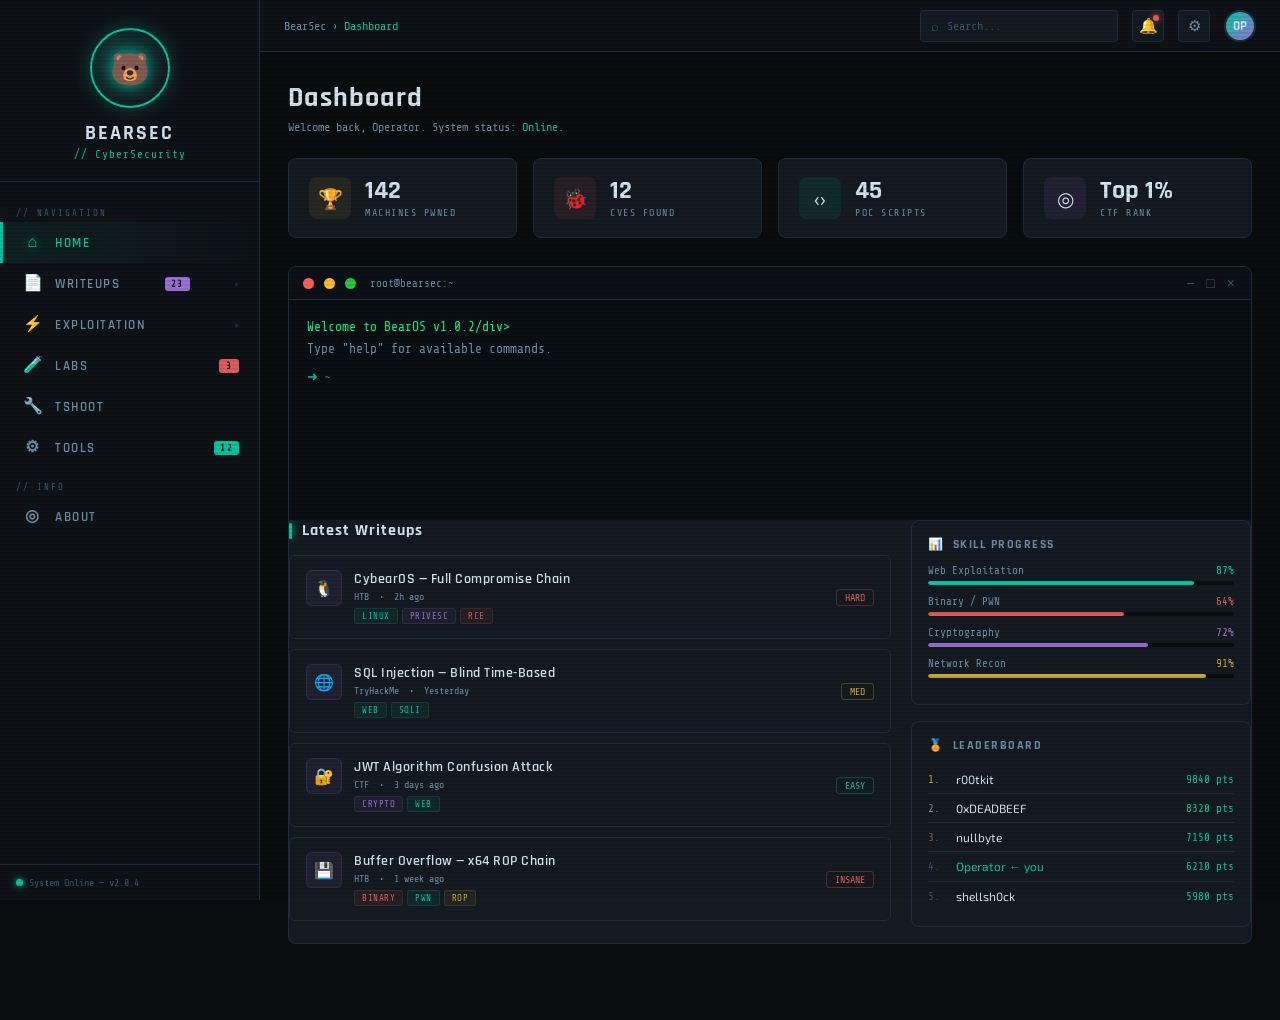
==== index.html @ dc90953a "Add files via upload" ====
<!DOCTYPE html>
<html lang="pt-BR">
<head>
<meta charset="UTF-8">
<meta name="viewport" content="width=device-width, initial-scale=1.0">
<title>BearSec — CyberSecurity</title>
<style>
  @import url('https://fonts.googleapis.com/css2?family=Share+Tech+Mono&family=Rajdhani:wght@400;500;600;700&family=Exo+2:wght@300;400;600;800&display=swap');

  :root {
    --bg-deep:    #0a0d0f;
    --bg-panel:   #0f1318;
    --bg-card:    #141a21;
    --bg-hover:   #1a2330;
    --border:     #1e2d3d;
    --border-lit: #2a4060;
    --accent:     #00c8a0;
    --accent2:    #7b5ea7;
    --accent3:    #e05c5c;
    --text-pri:   #d4e4f0;
    --text-sec:   #6a8fa8;
    --text-dim:   #3a5570;
    --green:      #00c8a0;
    --purple:     #9b6fd4;
    --red:        #e05c5c;
    --gold:       #c8a832;
    --terminal:   #00ff88;
    --font-mono:  'Share Tech Mono', monospace;
    --font-ui:    'Rajdhani', sans-serif;
    --font-body:  'Exo 2', sans-serif;
    --sidebar-w: 260px;
    --topbar-h:  52px;
  }

  *, *::before, *::after { box-sizing: border-box; margin: 0; padding: 0; }

  html { scroll-behavior: smooth; }

  body {
    background: var(--bg-deep);
    color: var(--text-pri);
    font-family: var(--font-body);
    display: flex;
    min-height: 100vh;
    overflow-x: hidden;
  }

  /* ─── SCANLINE overlay ─── */
  body::after {
    content: '';
    position: fixed; inset: 0;
    background: repeating-linear-gradient(
      0deg,
      transparent,
      transparent 2px,
      rgba(0,0,0,.07) 2px,
      rgba(0,0,0,.07) 4px
    );
    pointer-events: none;
    z-index: 9999;
  }

  /* ─── SIDEBAR ─── */
  #sidebar {
    width: var(--sidebar-w);
    min-height: 100vh;
    background: var(--bg-panel);
    border-right: 1px solid var(--border);
    display: flex;
    flex-direction: column;
    position: fixed;
    top: 0; left: 0; bottom: 0;
    z-index: 100;
    transition: transform .3s cubic-bezier(.4,0,.2,1);
  }

  .sidebar-logo {
    padding: 28px 20px 20px;
    display: flex;
    flex-direction: column;
    align-items: center;
    border-bottom: 1px solid var(--border);
  }

  .logo-ring {
    width: 80px; height: 80px;
    border-radius: 50%;
    border: 2px solid var(--accent);
    box-shadow: 0 0 18px rgba(0,200,160,.3), inset 0 0 18px rgba(0,200,160,.06);
    display: flex; align-items: center; justify-content: center;
    margin-bottom: 12px;
    position: relative;
    overflow: hidden;
    background: var(--bg-card);
  }

  .logo-ring::before {
    content: '';
    position: absolute; inset: 0;
    background: radial-gradient(circle at 40% 40%, rgba(0,200,160,.2), transparent 70%);
    animation: pulseGlow 3s ease-in-out infinite;
  }

  @keyframes pulseGlow {
    0%,100% { opacity: .5; }
    50% { opacity: 1; }
  }

  .logo-icon {
    font-size: 32px;
    z-index: 1;
    filter: drop-shadow(0 0 8px var(--accent));
  }

  .logo-title {
    font-family: var(--font-ui);
    font-size: 20px;
    font-weight: 700;
    letter-spacing: 2px;
    color: var(--text-pri);
    text-transform: uppercase;
  }

  .logo-sub {
    font-family: var(--font-mono);
    font-size: 11px;
    color: var(--accent);
    letter-spacing: 1px;
    margin-top: 2px;
  }

  /* ─── NAV ─── */
  nav { flex: 1; padding: 12px 0; }

  .nav-section {
    padding: 6px 16px 4px;
    font-family: var(--font-mono);
    font-size: 9px;
    color: var(--text-dim);
    letter-spacing: 2px;
    text-transform: uppercase;
    margin-top: 8px;
  }

  .nav-item {
    display: flex;
    align-items: center;
    gap: 12px;
    padding: 10px 20px;
    cursor: pointer;
    transition: all .2s;
    position: relative;
    border-left: 3px solid transparent;
    font-family: var(--font-ui);
    font-size: 13px;
    font-weight: 600;
    letter-spacing: 1.5px;
    text-transform: uppercase;
    color: var(--text-sec);
    user-select: none;
  }

  .nav-item:hover {
    background: var(--bg-hover);
    color: var(--text-pri);
    border-left-color: var(--border-lit);
  }

  .nav-item.active {
    background: linear-gradient(90deg, rgba(0,200,160,.08), transparent);
    color: var(--accent);
    border-left-color: var(--accent);
  }

  .nav-item.active .nav-icon { color: var(--accent); filter: drop-shadow(0 0 4px var(--accent)); }

  .nav-icon { font-size: 16px; width: 20px; text-align: center; flex-shrink: 0; }

  .nav-badge {
    margin-left: auto;
    background: var(--accent);
    color: var(--bg-deep);
    font-family: var(--font-mono);
    font-size: 9px;
    font-weight: 700;
    padding: 2px 6px;
    border-radius: 3px;
    min-width: 20px;
    text-align: center;
  }

  .nav-badge.red   { background: var(--red); }
  .nav-badge.purple{ background: var(--purple); }
  .nav-badge.gold  { background: var(--gold); }

  /* dropdown */
  .nav-item.has-drop .drop-arrow {
    margin-left: auto;
    font-size: 10px;
    transition: transform .25s;
    color: var(--text-dim);
  }
  .nav-item.has-drop.open .drop-arrow { transform: rotate(90deg); }

  .nav-dropdown {
    overflow: hidden;
    max-height: 0;
    transition: max-height .3s ease;
  }
  .nav-dropdown.open { max-height: 300px; }

  .nav-sub {
    display: flex; align-items: center; gap: 10px;
    padding: 8px 20px 8px 48px;
    cursor: pointer;
    color: var(--text-dim);
    font-family: var(--font-body);
    font-size: 12px;
    transition: color .2s, background .2s;
    border-left: 3px solid transparent;
  }
  .nav-sub:hover { color: var(--text-pri); background: var(--bg-hover); border-left-color: var(--border-lit); }
  .nav-sub::before { content: '›'; color: var(--accent2); font-size: 14px; }

  /* sidebar footer */
  .sidebar-footer {
    padding: 12px 16px;
    border-top: 1px solid var(--border);
    font-family: var(--font-mono);
    font-size: 10px;
    color: var(--text-dim);
  }

  .status-dot { display: inline-block; width: 7px; height: 7px; border-radius: 50%; background: var(--green); margin-right: 6px; box-shadow: 0 0 6px var(--green); animation: blink 2s ease infinite; }

  @keyframes blink { 0%,100%{opacity:1} 50%{opacity:.4} }

  /* ─── MAIN ─── */
  #main {
    margin-left: var(--sidebar-w);
    flex: 1;
    display: flex;
    flex-direction: column;
    min-height: 100vh;
  }

  /* ─── TOPBAR ─── */
  #topbar {
    height: var(--topbar-h);
    background: var(--bg-panel);
    border-bottom: 1px solid var(--border);
    display: flex;
    align-items: center;
    padding: 0 24px;
    gap: 16px;
    position: sticky;
    top: 0; z-index: 50;
  }

  #menu-toggle {
    display: none;
    background: none; border: none;
    color: var(--text-sec); font-size: 20px; cursor: pointer;
    padding: 4px;
  }

  .topbar-breadcrumb {
    font-family: var(--font-mono);
    font-size: 12px;
    color: var(--text-sec);
    display: flex; align-items: center; gap: 6px;
  }

  .topbar-breadcrumb span { color: var(--accent); }

  .topbar-right {
    margin-left: auto;
    display: flex; align-items: center; gap: 14px;
  }

  .topbar-search {
    display: flex; align-items: center;
    background: var(--bg-card);
    border: 1px solid var(--border);
    border-radius: 4px;
    padding: 0 10px;
    gap: 8px;
    transition: border-color .2s;
  }

  .topbar-search:focus-within { border-color: var(--accent); }

  .topbar-search input {
    background: none; border: none; outline: none;
    color: var(--text-pri);
    font-family: var(--font-mono); font-size: 12px;
    width: 160px; height: 30px;
  }

  .topbar-search input::placeholder { color: var(--text-dim); }

  .search-icon { color: var(--text-dim); font-size: 13px; }

  .topbar-btn {
    width: 32px; height: 32px;
    border-radius: 4px;
    border: 1px solid var(--border);
    background: var(--bg-card);
    color: var(--text-sec);
    cursor: pointer;
    display: flex; align-items: center; justify-content: center;
    font-size: 15px;
    transition: all .2s;
    position: relative;
  }

  .topbar-btn:hover { border-color: var(--accent); color: var(--accent); }

  .notif-dot {
    position: absolute; top: 4px; right: 4px;
    width: 6px; height: 6px; border-radius: 50%;
    background: var(--red);
    box-shadow: 0 0 6px var(--red);
  }

  .topbar-avatar {
    width: 32px; height: 32px; border-radius: 50%;
    background: linear-gradient(135deg, var(--accent), var(--purple));
    display: flex; align-items: center; justify-content: center;
    font-size: 13px; font-weight: 700; cursor: pointer;
    font-family: var(--font-ui);
    border: 2px solid var(--border);
    transition: border-color .2s;
  }

  .topbar-avatar:hover { border-color: var(--accent); }

  /* ─── CONTENT ─── */
  #content { padding: 28px 28px 48px; flex: 1; }

  /* ─── PAGE SECTIONS ─── */
  .page-section { display: none; }
  .page-section.active { display: block; }

  /* ─── PAGE HEADER ─── */
  .page-header { margin-bottom: 24px; }

  .page-title {
    font-family: var(--font-ui);
    font-size: 28px;
    font-weight: 700;
    color: var(--text-pri);
    letter-spacing: 1px;
  }

  .page-sub {
    font-family: var(--font-mono);
    font-size: 12px;
    color: var(--text-sec);
    margin-top: 4px;
  }

  /* ─── STAT CARDS ─── */
  .stats-row {
    display: grid;
    grid-template-columns: repeat(4, 1fr);
    gap: 16px;
    margin-bottom: 28px;
  }

  .stat-card {
    background: var(--bg-card);
    border: 1px solid var(--border);
    border-radius: 8px;
    padding: 18px 20px;
    display: flex; align-items: center; gap: 14px;
    transition: border-color .25s, transform .2s;
    cursor: default;
    position: relative;
    overflow: hidden;
  }

  .stat-card::before {
    content: '';
    position: absolute; top: 0; left: 0; right: 0; height: 2px;
    background: var(--card-color, var(--accent));
    opacity: 0;
    transition: opacity .25s;
  }

  .stat-card:hover { border-color: var(--card-color, var(--accent)); transform: translateY(-2px); }
  .stat-card:hover::before { opacity: 1; }

  .stat-icon {
    width: 42px; height: 42px; border-radius: 8px;
    background: rgba(0,200,160,.08);
    display: flex; align-items: center; justify-content: center;
    font-size: 20px;
    flex-shrink: 0;
  }

  .stat-info { flex: 1; }

  .stat-num {
    font-family: var(--font-ui);
    font-size: 26px;
    font-weight: 700;
    color: var(--text-pri);
    line-height: 1;
  }

  .stat-label {
    font-family: var(--font-mono);
    font-size: 10px;
    color: var(--text-sec);
    letter-spacing: 1.5px;
    text-transform: uppercase;
    margin-top: 3px;
  }

  /* ─── TERMINAL ─── */
  .terminal-card {
    background: var(--bg-card);
    border: 1px solid var(--border);
    border-radius: 8px;
    overflow: hidden;
    margin-bottom: 28px;
  }

  .terminal-bar {
    background: #0d1117;
    padding: 8px 14px;
    display: flex; align-items: center; gap: 10px;
    border-bottom: 1px solid var(--border);
  }

  .t-dot { width: 11px; height: 11px; border-radius: 50%; }
  .t-dot.red   { background: #ff5f56; }
  .t-dot.yellow{ background: #ffbd2e; }
  .t-dot.green { background: #27c93f; }

  .t-title {
    font-family: var(--font-mono);
    font-size: 11px;
    color: var(--text-sec);
    margin-left: 4px;
  }

  .t-controls { margin-left: auto; display: flex; gap: 8px; }
  .t-btn { background: none; border: none; color: var(--text-dim); cursor: pointer; font-size: 14px; padding: 0 2px; transition: color .2s; }
  .t-btn:hover { color: var(--text-pri); }

  .terminal-body {
    background: #0a0f14;
    padding: 16px 18px;
    font-family: var(--font-mono);
    font-size: 13px;
    min-height: 220px;
    position: relative;
  }

  .t-line { color: var(--terminal); line-height: 1.7; }
  .t-line.dim { color: var(--text-sec); }
  .t-line.err { color: var(--red); }
  .t-line.warn { color: var(--gold); }

  .t-prompt { display: flex; align-items: center; gap: 6px; margin-top: 6px; }
  .t-arrow { color: var(--accent); }

  #term-input {
    background: none; border: none; outline: none;
    color: var(--terminal);
    font-family: var(--font-mono); font-size: 13px;
    caret-color: var(--terminal);
    flex: 1;
    width: calc(100% - 30px);
  }

  /* ─── GRID LAYOUT ─── */
  .two-col { display: grid; grid-template-columns: 1fr 340px; gap: 20px; }

  /* ─── WRITEUP CARDS ─── */
  .section-title {
    font-family: var(--font-ui);
    font-size: 16px;
    font-weight: 700;
    color: var(--text-pri);
    letter-spacing: 1px;
    margin-bottom: 14px;
    display: flex; align-items: center; gap: 10px;
  }

  .section-title::before {
    content: '';
    display: block; width: 3px; height: 16px;
    background: var(--accent);
    border-radius: 2px;
    box-shadow: 0 0 8px var(--accent);
  }

  .writeup-list { display: flex; flex-direction: column; gap: 10px; }

  .writeup-card {
    background: var(--bg-card);
    border: 1px solid var(--border);
    border-radius: 6px;
    padding: 14px 16px;
    cursor: pointer;
    transition: all .2s;
    display: flex; align-items: flex-start; gap: 12px;
  }

  .writeup-card:hover { border-color: var(--border-lit); background: var(--bg-hover); transform: translateX(3px); }

  .writeup-icon {
    width: 36px; height: 36px; border-radius: 6px;
    background: rgba(123,94,167,.12);
    display: flex; align-items: center; justify-content: center;
    font-size: 16px; flex-shrink: 0;
    border: 1px solid rgba(123,94,167,.2);
  }

  .writeup-info { flex: 1; min-width: 0; }

  .writeup-title {
    font-family: var(--font-ui);
    font-size: 14px; font-weight: 600;
    color: var(--text-pri);
    letter-spacing: .5px;
  }

  .writeup-meta {
    font-family: var(--font-mono);
    font-size: 10px; color: var(--text-sec);
    margin-top: 3px; display: flex; gap: 10px;
  }

  .writeup-tags { display: flex; gap: 4px; margin-top: 6px; flex-wrap: wrap; }

  .tag {
    font-family: var(--font-mono); font-size: 9px;
    padding: 2px 7px; border-radius: 3px;
    background: rgba(0,200,160,.08);
    color: var(--accent);
    border: 1px solid rgba(0,200,160,.15);
    text-transform: uppercase; letter-spacing: .5px;
  }
  .tag.red { background: rgba(224,92,92,.08); color: var(--red); border-color: rgba(224,92,92,.15); }
  .tag.purple { background: rgba(155,111,212,.08); color: var(--purple); border-color: rgba(155,111,212,.15); }
  .tag.gold { background: rgba(200,168,50,.08); color: var(--gold); border-color: rgba(200,168,50,.15); }

  .writeup-diff {
    font-family: var(--font-mono); font-size: 10px;
    padding: 2px 8px; border-radius: 3px;
    border: 1px solid;
    flex-shrink: 0; align-self: center;
  }
  .diff-easy { color: var(--green); border-color: rgba(0,200,160,.3); }
  .diff-med   { color: var(--gold); border-color: rgba(200,168,50,.3); }
  .diff-hard  { color: var(--red); border-color: rgba(224,92,92,.3); }

  /* ─── SIDEBAR WIDGETS ─── */
  .widget {
    background: var(--bg-card);
    border: 1px solid var(--border);
    border-radius: 8px;
    padding: 16px;
    margin-bottom: 16px;
  }

  .widget-title {
    font-family: var(--font-ui); font-size: 12px; font-weight: 700;
    letter-spacing: 1.5px; text-transform: uppercase;
    color: var(--text-sec); margin-bottom: 12px;
    display: flex; align-items: center; gap: 8px;
  }

  .widget-title-icon { color: var(--accent); }

  .progress-item { margin-bottom: 10px; }

  .prog-header { display: flex; justify-content: space-between; font-family: var(--font-mono); font-size: 11px; color: var(--text-sec); margin-bottom: 4px; }
  .prog-bar { height: 4px; background: var(--bg-deep); border-radius: 2px; overflow: hidden; }
  .prog-fill { height: 100%; border-radius: 2px; transition: width .8s ease; }

  .leaderboard-item {
    display: flex; align-items: center; gap: 10px;
    padding: 7px 0;
    border-bottom: 1px solid var(--border);
    font-family: var(--font-body); font-size: 12px;
  }

  .leaderboard-item:last-child { border-bottom: none; }

  .rank { font-family: var(--font-mono); font-size: 11px; color: var(--text-dim); width: 18px; }
  .rank.gold-r { color: var(--gold); }
  .rank.silver { color: #888; }
  .rank.bronze { color: #a0622a; }

  .lb-name { flex: 1; color: var(--text-pri); }
  .lb-pts { font-family: var(--font-mono); font-size: 11px; color: var(--accent); }

  /* ─── GENERIC CONTENT PAGES ─── */
  .placeholder-msg {
    display: flex; flex-direction: column;
    align-items: center; justify-content: center;
    min-height: 300px;
    border: 1px dashed var(--border-lit);
    border-radius: 8px;
    color: var(--text-dim);
    font-family: var(--font-mono); font-size: 13px;
    text-align: center; gap: 12px;
  }

  .placeholder-msg .big-icon { font-size: 42px; opacity: .4; }

  .tool-grid { display: grid; grid-template-columns: repeat(auto-fill, minmax(200px, 1fr)); gap: 14px; }

  .tool-card {
    background: var(--bg-card); border: 1px solid var(--border);
    border-radius: 8px; padding: 16px;
    cursor: pointer; transition: all .2s;
    text-align: center;
  }

  .tool-card:hover { border-color: var(--accent); transform: translateY(-2px); }
  .tool-card .t-icon { font-size: 28px; margin-bottom: 8px; }
  .tool-card .t-name { font-family: var(--font-ui); font-size: 13px; font-weight: 600; color: var(--text-pri); }
  .tool-card .t-desc { font-size: 11px; color: var(--text-sec); margin-top: 4px; }

  .lab-grid { display: grid; grid-template-columns: repeat(auto-fill, minmax(260px, 1fr)); gap: 16px; }

  .lab-card {
    background: var(--bg-card); border: 1px solid var(--border);
    border-radius: 8px; overflow: hidden;
    cursor: pointer; transition: all .25s;
  }

  .lab-card:hover { border-color: var(--border-lit); transform: translateY(-3px); box-shadow: 0 8px 24px rgba(0,0,0,.4); }

  .lab-header { height: 80px; display: flex; align-items: center; justify-content: center; font-size: 32px; position: relative; }
  .lab-header::after { content: ''; position: absolute; inset: 0; background: linear-gradient(180deg, transparent 40%, var(--bg-card)); }

  .lab-body { padding: 14px; }
  .lab-name { font-family: var(--font-ui); font-size: 15px; font-weight: 600; color: var(--text-pri); }
  .lab-meta { font-family: var(--font-mono); font-size: 10px; color: var(--text-sec); margin-top: 4px; }
  .lab-footer { display: flex; justify-content: space-between; align-items: center; margin-top: 10px; }

  /* ─── NOTIFICATION PANEL ─── */
  #notif-panel {
    position: fixed; top: var(--topbar-h); right: 0;
    width: 300px; background: var(--bg-panel);
    border-left: 1px solid var(--border); border-bottom: 1px solid var(--border);
    border-radius: 0 0 0 8px;
    z-index: 200; padding: 14px;
    transform: translateX(110%);
    transition: transform .3s ease;
    box-shadow: -4px 4px 20px rgba(0,0,0,.5);
  }

  #notif-panel.open { transform: translateX(0); }

  .notif-header { font-family: var(--font-ui); font-size: 13px; font-weight: 700; letter-spacing: 1px; color: var(--text-pri); margin-bottom: 10px; text-transform: uppercase; }

  .notif-item { display: flex; gap: 10px; padding: 8px 0; border-bottom: 1px solid var(--border); }
  .notif-item:last-child { border-bottom: none; }
  .notif-dot2 { width: 8px; height: 8px; border-radius: 50%; flex-shrink: 0; margin-top: 4px; }
  .notif-text { font-size: 12px; color: var(--text-sec); line-height: 1.5; }
  .notif-text b { color: var(--text-pri); }
  .notif-time { font-family: var(--font-mono); font-size: 10px; color: var(--text-dim); margin-top: 2px; }

  /* ─── MOBILE ─── */
  #sidebar-overlay {
    display: none;
    position: fixed; inset: 0;
    background: rgba(0,0,0,.7);
    z-index: 99;
  }

  @media (max-width: 900px) {
    #sidebar { transform: translateX(-100%); }
    #sidebar.open { transform: translateX(0); }
    #sidebar-overlay.open { display: block; }
    #main { margin-left: 0; }
    #menu-toggle { display: flex; }
    .stats-row { grid-template-columns: repeat(2, 1fr); }
    .two-col { grid-template-columns: 1fr; }
  }

  @media (max-width: 560px) {
    .stats-row { grid-template-columns: 1fr; }
    #content { padding: 16px; }
  }
</style>
</head>
<body>

<!-- Sidebar Overlay (mobile) -->
<div id="sidebar-overlay" onclick="closeSidebar()"></div>

<!-- ───────────────── SIDEBAR ───────────────── -->
<aside id="sidebar">
  <div class="sidebar-logo">
    <div class="logo-ring"><span class="logo-icon">🐻</span></div>
    <div class="logo-title">BearSec</div>
    <div class="logo-sub">// CyberSecurity</div>
  </div>

  <nav>
    <div class="nav-section">// Navigation</div>

    <div class="nav-item active" data-page="home">
      <span class="nav-icon">⌂</span> Home
    </div>

    <div class="nav-item has-drop" data-page="writeups" onclick="toggleDrop(this)">
      <span class="nav-icon">📄</span> Writeups
      <span class="nav-badge purple">23</span>
      <span class="drop-arrow">›</span>
    </div>
    <div class="nav-dropdown">
      <div class="nav-sub" onclick="navTo('writeups')">All Writeups</div>
      <div class="nav-sub" onclick="navTo('writeups')">HTB</div>
      <div class="nav-sub" onclick="navTo('writeups')">TryHackMe</div>
      <div class="nav-sub" onclick="navTo('writeups')">CTF Archive</div>
    </div>

    <div class="nav-item has-drop" data-page="exploitation" onclick="toggleDrop(this)">
      <span class="nav-icon">⚡</span> Exploitation
      <span class="drop-arrow">›</span>
    </div>
    <div class="nav-dropdown">
      <div class="nav-sub" onclick="navTo('exploitation')">Web Exploits</div>
      <div class="nav-sub" onclick="navTo('exploitation')">Binary Exploitation</div>
      <div class="nav-sub" onclick="navTo('exploitation')">Privilege Escalation</div>
      <div class="nav-sub" onclick="navTo('exploitation')">Reverse Engineering</div>
    </div>

    <div class="nav-item" data-page="labs" onclick="navTo('labs')">
      <span class="nav-icon">🧪</span> Labs
      <span class="nav-badge red">3</span>
    </div>

    <div class="nav-item" data-page="tshoot" onclick="navTo('tshoot')">
      <span class="nav-icon">🔧</span> TShoot
    </div>

    <div class="nav-item" data-page="tools" onclick="navTo('tools')">
      <span class="nav-icon">⚙</span> Tools
      <span class="nav-badge">12</span>
    </div>

    <div class="nav-section">// Info</div>

    <div class="nav-item" data-page="about" onclick="navTo('about')">
      <span class="nav-icon">◎</span> About
    </div>
  </nav>

  <div class="sidebar-footer">
    <span class="status-dot"></span>System Online — v2.0.4
  </div>
</aside>

<!-- ───────────────── MAIN ───────────────── -->
<div id="main">

  <!-- Topbar -->
  <header id="topbar">
    <button id="menu-toggle" onclick="toggleSidebar()">☰</button>
    <div class="topbar-breadcrumb" id="breadcrumb">
      BearSec <span>›</span> <span id="bc-page">Dashboard</span>
    </div>
    <div class="topbar-right">
      <div class="topbar-search">
        <span class="search-icon">⌕</span>
        <input type="text" placeholder="Search...">
      </div>
      <button class="topbar-btn" onclick="toggleNotif()" title="Notifications">
        🔔<span class="notif-dot"></span>
      </button>
      <button class="topbar-btn" title="Settings">⚙</button>
      <div class="topbar-avatar" title="Operator">OP</div>
    </div>
  </header>

  <!-- Notification Panel -->
  <div id="notif-panel">
    <div class="notif-header">🔔 Notifications</div>
    <div class="notif-item">
      <div class="notif-dot2" style="background:var(--red)"></div>
      <div>
        <div class="notif-text"><b>New CVE</b> detected — CVE-2024-12345 critical</div>
        <div class="notif-time">2 min ago</div>
      </div>
    </div>
    <div class="notif-item">
      <div class="notif-dot2" style="background:var(--green)"></div>
      <div>
        <div class="notif-text"><b>Lab completed</b> — CybearOS pwned!</div>
        <div class="notif-time">1h ago</div>
      </div>
    </div>
    <div class="notif-item">
      <div class="notif-dot2" style="background:var(--purple)"></div>
      <div>
        <div class="notif-text"><b>New writeup</b> published by r00tkit</div>
        <div class="notif-time">3h ago</div>
      </div>
    </div>
  </div>

  <!-- Content -->
  <main id="content">

    <!-- ── HOME ── -->
    <section id="page-home" class="page-section active">
      <div class="page-header">
        <div class="page-title">Dashboard</div>
        <div class="page-sub">Welcome back, Operator. System status: <span style="color:var(--green)">Online.</span></div>
      </div>

      <div class="stats-row">
        <div class="stat-card" style="--card-color:var(--gold)">
          <div class="stat-icon" style="background:rgba(200,168,50,.1)">🏆</div>
          <div class="stat-info">
            <div class="stat-num">142</div>
            <div class="stat-label">Machines Pwned</div>
          </div>
        </div>
        <div class="stat-card" style="--card-color:var(--red)">
          <div class="stat-icon" style="background:rgba(224,92,92,.1)">🐞</div>
          <div class="stat-info">
            <div class="stat-num">12</div>
            <div class="stat-label">CVEs Found</div>
          </div>
        </div>
        <div class="stat-card" style="--card-color:var(--accent)">
          <div class="stat-icon" style="background:rgba(0,200,160,.1)">‹›</div>
          <div class="stat-info">
            <div class="stat-num">45</div>
            <div class="stat-label">PoC Scripts</div>
          </div>
        </div>
        <div class="stat-card" style="--card-color:var(--purple)">
          <div class="stat-icon" style="background:rgba(155,111,212,.1)">◎</div>
          <div class="stat-info">
            <div class="stat-num">Top 1%</div>
            <div class="stat-label">CTF Rank</div>
          </div>
        </div>
      </div>

      <!-- Interactive Challenge -->
      <div class="terminal-card" style="margin-bottom:28px">
        <div class="terminal-bar">
          <div class="t-dot red"></div>
          <div class="t-dot yellow"></div>
          <div class="t-dot green"></div>
          <span class="t-title">root@bearsec:~</span>
          <div class="t-controls">
            <button class="t-btn" title="Minimize">−</button>
            <button class="t-btn" title="Maximize">□</button>
            <button class="t-btn" title="Close">×</button>
          </div>
        </div>
        <div class="terminal-body" id="term-body">
          <div class="t-line">Welcome to BearOS v1.0.2/div>
          <div class="t-line dim">Type "help" for available commands.</div>
          <div id="term-output"></div>
          <div class="t-prompt">
            <span class="t-arrow">➜</span>
            <input type="text" id="term-input" placeholder="~ " autocomplete="off" spellcheck="false">
          </div>
        </div>
      </div>

      <!-- Latest Writeups + Widgets -->
      <div class="two-col">
        <div>
          <div class="section-title">Latest Writeups</div>
          <div class="writeup-list">
            <div class="writeup-card">
              <div class="writeup-icon">🐧</div>
              <div class="writeup-info">
                <div class="writeup-title">CybearOS — Full Compromise Chain</div>
                <div class="writeup-meta"><span>HTB</span><span>•</span><span>2h ago</span></div>
                <div class="writeup-tags"><span class="tag">linux</span><span class="tag purple">privesc</span><span class="tag red">RCE</span></div>
              </div>
              <div class="writeup-diff diff-hard">HARD</div>
            </div>
            <div class="writeup-card">
              <div class="writeup-icon">🌐</div>
              <div class="writeup-info">
                <div class="writeup-title">SQL Injection — Blind Time-Based</div>
                <div class="writeup-meta"><span>TryHackMe</span><span>•</span><span>Yesterday</span></div>
                <div class="writeup-tags"><span class="tag">web</span><span class="tag">sqli</span></div>
              </div>
              <div class="writeup-diff diff-med">MED</div>
            </div>
            <div class="writeup-card">
              <div class="writeup-icon">🔐</div>
              <div class="writeup-info">
                <div class="writeup-title">JWT Algorithm Confusion Attack</div>
                <div class="writeup-meta"><span>CTF</span><span>•</span><span>3 days ago</span></div>
                <div class="writeup-tags"><span class="tag purple">crypto</span><span class="tag">web</span></div>
              </div>
              <div class="writeup-diff diff-easy">EASY</div>
            </div>
            <div class="writeup-card">
              <div class="writeup-icon">💾</div>
              <div class="writeup-info">
                <div class="writeup-title">Buffer Overflow — x64 ROP Chain</div>
                <div class="writeup-meta"><span>HTB</span><span>•</span><span>1 week ago</span></div>
                <div class="writeup-tags"><span class="tag red">binary</span><span class="tag">pwn</span><span class="tag gold">rop</span></div>
              </div>
              <div class="writeup-diff diff-hard">INSANE</div>
            </div>
          </div>
        </div>

        <div>
          <!-- Progress Widget -->
          <div class="widget">
            <div class="widget-title"><span class="widget-title-icon">📊</span> Skill Progress</div>
            <div class="progress-item">
              <div class="prog-header"><span>Web Exploitation</span><span style="color:var(--accent)">87%</span></div>
              <div class="prog-bar"><div class="prog-fill" style="width:87%;background:var(--accent)"></div></div>
            </div>
            <div class="progress-item">
              <div class="prog-header"><span>Binary / PWN</span><span style="color:var(--red)">64%</span></div>
              <div class="prog-bar"><div class="prog-fill" style="width:64%;background:var(--red)"></div></div>
            </div>
            <div class="progress-item">
              <div class="prog-header"><span>Cryptography</span><span style="color:var(--purple)">72%</span></div>
              <div class="prog-bar"><div class="prog-fill" style="width:72%;background:var(--purple)"></div></div>
            </div>
            <div class="progress-item">
              <div class="prog-header"><span>Network Recon</span><span style="color:var(--gold)">91%</span></div>
              <div class="prog-bar"><div class="prog-fill" style="width:91%;background:var(--gold)"></div></div>
            </div>
          </div>
          <!-- Leaderboard -->
          <div class="widget">
            <div class="widget-title"><span class="widget-title-icon">🏅</span> Leaderboard</div>
            <div class="leaderboard-item"><span class="rank gold-r">1.</span><span class="lb-name">r00tkit</span><span class="lb-pts">9840 pts</span></div>
            <div class="leaderboard-item"><span class="rank silver">2.</span><span class="lb-name">0xDEADBEEF</span><span class="lb-pts">8320 pts</span></div>
            <div class="leaderboard-item"><span class="rank bronze">3.</span><span class="lb-name">nullbyte</span><span class="lb-pts">7150 pts</span></div>
            <div class="leaderboard-item"><span class="rank">4.</span><span class="lb-name" style="color:var(--accent)">Operator ← you</span><span class="lb-pts">6210 pts</span></div>
            <div class="leaderboard-item"><span class="rank">5.</span><span class="lb-name">shellsh0ck</span><span class="lb-pts">5980 pts</span></div>
          </div>
        </div>
      </div>
    </section>

    <!-- ── WRITEUPS ── -->
    <section id="page-writeups" class="page-section">
      <div class="page-header">
        <div class="page-title">Writeups</div>
        <div class="page-sub">Documented exploits, CTF solutions & vulnerability analyses.</div>
      </div>
      <div class="writeup-list">
        <div class="writeup-card"><div class="writeup-icon">🐧</div><div class="writeup-info"><div class="writeup-title">CybearOS — Full Compromise Chain</div><div class="writeup-meta"><span>HTB</span><span>•</span><span>2h ago</span></div><div class="writeup-tags"><span class="tag">linux</span><span class="tag purple">privesc</span><span class="tag red">RCE</span></div></div><div class="writeup-diff diff-hard">HARD</div></div>
        <div class="writeup-card"><div class="writeup-icon">🌐</div><div class="writeup-info"><div class="writeup-title">SQL Injection — Blind Time-Based</div><div class="writeup-meta"><span>TryHackMe</span><span>•</span><span>Yesterday</span></div><div class="writeup-tags"><span class="tag">web</span><span class="tag">sqli</span></div></div><div class="writeup-diff diff-med">MED</div></div>
        <div class="writeup-card"><div class="writeup-icon">🔐</div><div class="writeup-info"><div class="writeup-title">JWT Algorithm Confusion Attack</div><div class="writeup-meta"><span>CTF</span><span>•</span><span>3 days ago</span></div><div class="writeup-tags"><span class="tag purple">crypto</span><span class="tag">web</span></div></div><div class="writeup-diff diff-easy">EASY</div></div>
        <div class="writeup-card"><div class="writeup-icon">💾</div><div class="writeup-info"><div class="writeup-title">Buffer Overflow — x64 ROP Chain</div><div class="writeup-meta"><span>HTB</span><span>•</span><span>1 week ago</span></div><div class="writeup-tags"><span class="tag red">binary</span><span class="tag">pwn</span><span class="tag gold">rop</span></div></div><div class="writeup-diff diff-hard">INSANE</div></div>
        <div class="writeup-card"><div class="writeup-icon">🔍</div><div class="writeup-info"><div class="writeup-title">SSRF to Internal Cloud Metadata</div><div class="writeup-meta"><span>BugBounty</span><span>•</span><span>2 weeks ago</span></div><div class="writeup-tags"><span class="tag">web</span><span class="tag red">ssrf</span><span class="tag">cloud</span></div></div><div class="writeup-diff diff-med">MED</div></div>
        <div class="writeup-card"><div class="writeup-icon">⚙</div><div class="writeup-info"><div class="writeup-title">Kernel Exploit — CVE-2024-1234</div><div class="writeup-meta"><span>Research</span><span>•</span><span>1 month ago</span></div><div class="writeup-tags"><span class="tag red">kernel</span><span class="tag">lpe</span><span class="tag gold">0day</span></div></div><div class="writeup-diff diff-hard">INSANE</div></div>
      </div>
    </section>

    <!-- ── EXPLOITATION ── -->
    <section id="page-exploitation" class="page-section">
      <div class="page-header">
        <div class="page-title">Exploitation</div>
        <div class="page-sub">Techniques, tools and educational resources on offensive security.</div>
      </div>
      <div class="tool-grid">
        <div class="tool-card"><div class="t-icon">🌐</div><div class="t-name">Web Exploits</div><div class="t-desc">XSS, SQLi, SSRF, RCE</div></div>
        <div class="tool-card"><div class="t-icon">💾</div><div class="t-name">Binary Exploitation</div><div class="t-desc">BOF, ROP, Heap Spray</div></div>
        <div class="tool-card"><div class="t-icon">📡</div><div class="t-name">Network Attacks</div><div class="t-desc">MITM, Sniffing, Pivoting</div></div>
        <div class="tool-card"><div class="t-icon">🔑</div><div class="t-name">Privilege Escalation</div><div class="t-desc">Linux & Windows PrivEsc</div></div>
        <div class="tool-card"><div class="t-icon">🔄</div><div class="t-name">Reverse Engineering</div><div class="t-desc">Ghidra, IDA, GDB</div></div>
        <div class="tool-card"><div class="t-icon">🛡</div><div class="t-name">AV / EDR Bypass</div><div class="t-desc">Evasion & Obfuscation</div></div>
      </div>
    </section>

    <!-- ── LABS ── -->
    <section id="page-labs" class="page-section">
      <div class="page-header">
        <div class="page-title">Labs</div>
        <div class="page-sub">Hands-on practice environments and vulnerable machines.</div>
      </div>
      <div class="lab-grid">
        <div class="lab-card"><div class="lab-header" style="background:linear-gradient(135deg,#0d1a12,#0a1a2e)">🐧</div><div class="lab-body"><div class="lab-name">CybearOS v2.0.4</div><div class="lab-meta">Linux • Medium • Active</div><div class="lab-footer"><div class="writeup-tags"><span class="tag">web</span><span class="tag purple">privesc</span></div><span class="writeup-diff diff-med">MED</span></div></div></div>
        <div class="lab-card"><div class="lab-header" style="background:linear-gradient(135deg,#1a0d0d,#2e0a0a)">🪟</div><div class="lab-body"><div class="lab-name">WinDomain Corp</div><div class="lab-meta">Windows AD • Hard • Active</div><div class="lab-footer"><div class="writeup-tags"><span class="tag red">AD</span><span class="tag">kerberos</span></div><span class="writeup-diff diff-hard">HARD</span></div></div></div>
        <div class="lab-card"><div class="lab-header" style="background:linear-gradient(135deg,#0d0d1a,#1a0a2e)">☁</div><div class="lab-body"><div class="lab-name">CloudBreach AWS</div><div class="lab-meta">Cloud • Insane • Active</div><div class="lab-footer"><div class="writeup-tags"><span class="tag gold">aws</span><span class="tag red">ssrf</span></div><span class="writeup-diff diff-hard">INSANE</span></div></div></div>
        <div class="lab-card" style="opacity:.5"><div class="lab-header" style="background:linear-gradient(135deg,#111,#1a1a1a)">🔒</div><div class="lab-body"><div class="lab-name">BinExp Station</div><div class="lab-meta">Binary • Coming Soon</div><div class="lab-footer"><div class="writeup-tags"><span class="tag">pwn</span></div><span class="writeup-diff diff-hard">SOON</span></div></div></div>
      </div>
    </section>

    <!-- ── TSHOOT ── -->
    <section id="page-tshoot" class="page-section">
      <div class="page-header">
        <div class="page-title">Troubleshooting</div>
        <div class="page-sub">Common issues, fixes and debugging notes.</div>
      </div>
      <div class="placeholder-msg">
        <div class="big-icon">🔧</div>
        <div>Troubleshooting articles will appear here.</div>
        <div style="color:var(--text-dim);font-size:11px">No entries yet — check back later.</div>
      </div>
    </section>

    <!-- ── TOOLS ── -->
    <section id="page-tools" class="page-section">
      <div class="page-header">
        <div class="page-title">Tools</div>
        <div class="page-sub">Custom scripts and utility collection.</div>
      </div>
      <div class="tool-grid">
        <div class="tool-card"><div class="t-icon">🔍</div><div class="t-name">Port Scanner</div><div class="t-desc">Fast TCP/UDP scanner</div></div>
        <div class="tool-card"><div class="t-icon">🕸</div><div class="t-name">Web Fuzzer</div><div class="t-desc">Directory & parameter</div></div>
        <div class="tool-card"><div class="t-icon">💉</div><div class="t-name">SQLmap Wrapper</div><div class="t-desc">Automated injection</div></div>
        <div class="tool-card"><div class="t-icon">🔐</div><div class="t-name">Hash Cracker</div><div class="t-desc">MD5, SHA1, bcrypt</div></div>
        <div class="tool-card"><div class="t-icon">📡</div><div class="t-name">Packet Sniffer</div><div class="t-desc">Live traffic capture</div></div>
        <div class="tool-card"><div class="t-icon">🗝</div><div class="t-name">SSH Brute</div><div class="t-desc">Credential testing</div></div>
        <div class="tool-card"><div class="t-icon">⚡</div><div class="t-name">Exploit DB CLI</div><div class="t-desc">Search & fetch PoCs</div></div>
        <div class="tool-card"><div class="t-icon">🛰</div><div class="t-name">C2 Framework</div><div class="t-desc">Lightweight C2 setup</div></div>
      </div>
    </section>

    <!-- ── ABOUT ── -->
    <section id="page-about" class="page-section">
      <div class="page-header">
        <div class="page-title">About</div>
        <div class="page-sub">The bear behind the terminal.</div>
      </div>
      <div class="two-col">
        <div class="widget" style="padding:24px">
          <div style="display:flex;align-items:center;gap:18px;margin-bottom:20px">
            <div class="logo-ring" style="width:60px;height:60px"><span style="font-size:24px;z-index:1">🐻</span></div>
            <div>
              <div style="font-family:var(--font-ui);font-size:20px;font-weight:700">BearSec</div>
              <div style="font-family:var(--font-mono);font-size:11px;color:var(--accent)">//&nbsp;Offensive Security Researcher</div>
            </div>
          </div>
          <p style="font-size:13px;color:var(--text-sec);line-height:1.8">Security researcher focused on web application security, binary exploitation, and CTF competitions. Top 1% on HTB, multiple CVEs credited, and a growing collection of PoC scripts.</p>
          <div style="display:flex;gap:10px;margin-top:16px;flex-wrap:wrap">
            <span class="tag">Web Security</span>
            <span class="tag purple">Binary Exploitation</span>
            <span class="tag gold">CTF Player</span>
            <span class="tag red">CVE Research</span>
          </div>
        </div>
        <div>
          <div class="widget">
            <div class="widget-title"><span class="widget-title-icon">📬</span> Contact</div>
            <div style="font-family:var(--font-mono);font-size:12px;color:var(--text-sec);line-height:2">
              <div>🐦 @bearsec_</div>
              <div>💬 Discord: bearsec#0001</div>
              <div>🔑 PGP Key available</div>
            </div>
          </div>
          <div class="widget">
            <div class="widget-title"><span class="widget-title-icon">🏅</span> Certifications</div>
            <div style="font-family:var(--font-mono);font-size:11px;color:var(--text-sec);line-height:2.2">
              <div style="color:var(--accent)">✓ OSCP — Offensive Security</div>
              <div style="color:var(--green)">✓ eWPT — eLearnSecurity</div>
              <div style="color:var(--purple)">✓ CEH — EC-Council</div>
            </div>
          </div>
        </div>
      </div>
    </section>

  </main>
</div>

<script>
  // ── Navigation ──
  const pages = { home:'Dashboard', writeups:'Writeups', exploitation:'Exploitation', labs:'Labs', tshoot:'Troubleshooting', tools:'Tools', about:'About' };

  function navTo(id) {
    document.querySelectorAll('.page-section').forEach(s => s.classList.remove('active'));
    document.querySelectorAll('.nav-item').forEach(n => n.classList.remove('active'));
    document.getElementById('page-' + id).classList.add('active');
    document.querySelectorAll('.nav-item[data-page="' + id + '"]').forEach(n => n.classList.add('active'));
    document.getElementById('bc-page').textContent = pages[id] || id;
    if (window.innerWidth <= 900) closeSidebar();
  }

  // Home nav item click (no dropdown)
  document.querySelector('.nav-item[data-page="home"]').addEventListener('click', () => navTo('home'));

  // ── Dropdowns ──
  function toggleDrop(el) {
    const isOpen = el.classList.contains('open');
    const drop = el.nextElementSibling;
    el.classList.toggle('open', !isOpen);
    drop.classList.toggle('open', !isOpen);
    navTo(el.dataset.page);
  }

  // ── Sidebar (mobile) ──
  function toggleSidebar() {
    document.getElementById('sidebar').classList.toggle('open');
    document.getElementById('sidebar-overlay').classList.toggle('open');
  }

  function closeSidebar() {
    document.getElementById('sidebar').classList.remove('open');
    document.getElementById('sidebar-overlay').classList.remove('open');
  }

  // ── Notifications ──
  let notifOpen = false;
  function toggleNotif() {
    notifOpen = !notifOpen;
    document.getElementById('notif-panel').classList.toggle('open', notifOpen);
  }

  document.addEventListener('click', e => {
    if (notifOpen && !e.target.closest('#notif-panel') && !e.target.closest('.topbar-btn')) {
      notifOpen = false;
      document.getElementById('notif-panel').classList.remove('open');
    }
  });

  // ── Terminal ──
  const termInput = document.getElementById('term-input');
  const termOut   = document.getElementById('term-output');

  const cmds = {
    help:   () => ['Available commands:', '  ls         — list directory', '  whoami     — current user', '  uname -a   — system info', '  ps aux     — processes', '  id         — user id', '  cat flag   — read the flag', '  clear      — clear terminal'],
    ls:     () => ['Documents/  Tools/  flags/  .ssh/  exploit.py'],
    whoami: () => ['root'],
    id:     () => ['uid=0(root) gid=0(root) groups=0(root)'],
    'uname -a': () => ['Linux cybearsec-box 5.15.0-88-generic #98-Ubuntu SMP x86_64 GNU/Linux'],
    'ps aux':   () => ['root   1  0.0  nginx', 'root  42  0.2  python3 app.py', 'root  99  0.0  sshd'],
    'cat flag': () => ['🚩 HTB{b34r_pwn3d_th3_b0x_4g41n}'],
    clear:  () => { termOut.innerHTML = ''; return []; },
  };

  termInput.addEventListener('keydown', e => {
    if (e.key !== 'Enter') return;
    const cmd = termInput.value.trim();
    termInput.value = '';
    if (!cmd) return;

    const echo = document.createElement('div');
    echo.className = 't-line dim';
    echo.textContent = '➜ ~ ' + cmd;
    termOut.appendChild(echo);

    const handler = cmds[cmd];
    const lines = handler ? handler() : [`bash: ${cmd}: command not found`];

    lines.forEach(l => {
      const d = document.createElement('div');
      d.className = 't-line' + (l.includes('not found') ? ' err' : '');
      d.textContent = l;
      termOut.appendChild(d);
    });

    termInput.closest('.terminal-body').scrollTop = 99999;
  });

  termInput.focus();
  document.querySelector('.terminal-body').addEventListener('click', () => termInput.focus());
</script>
</body>
</html>
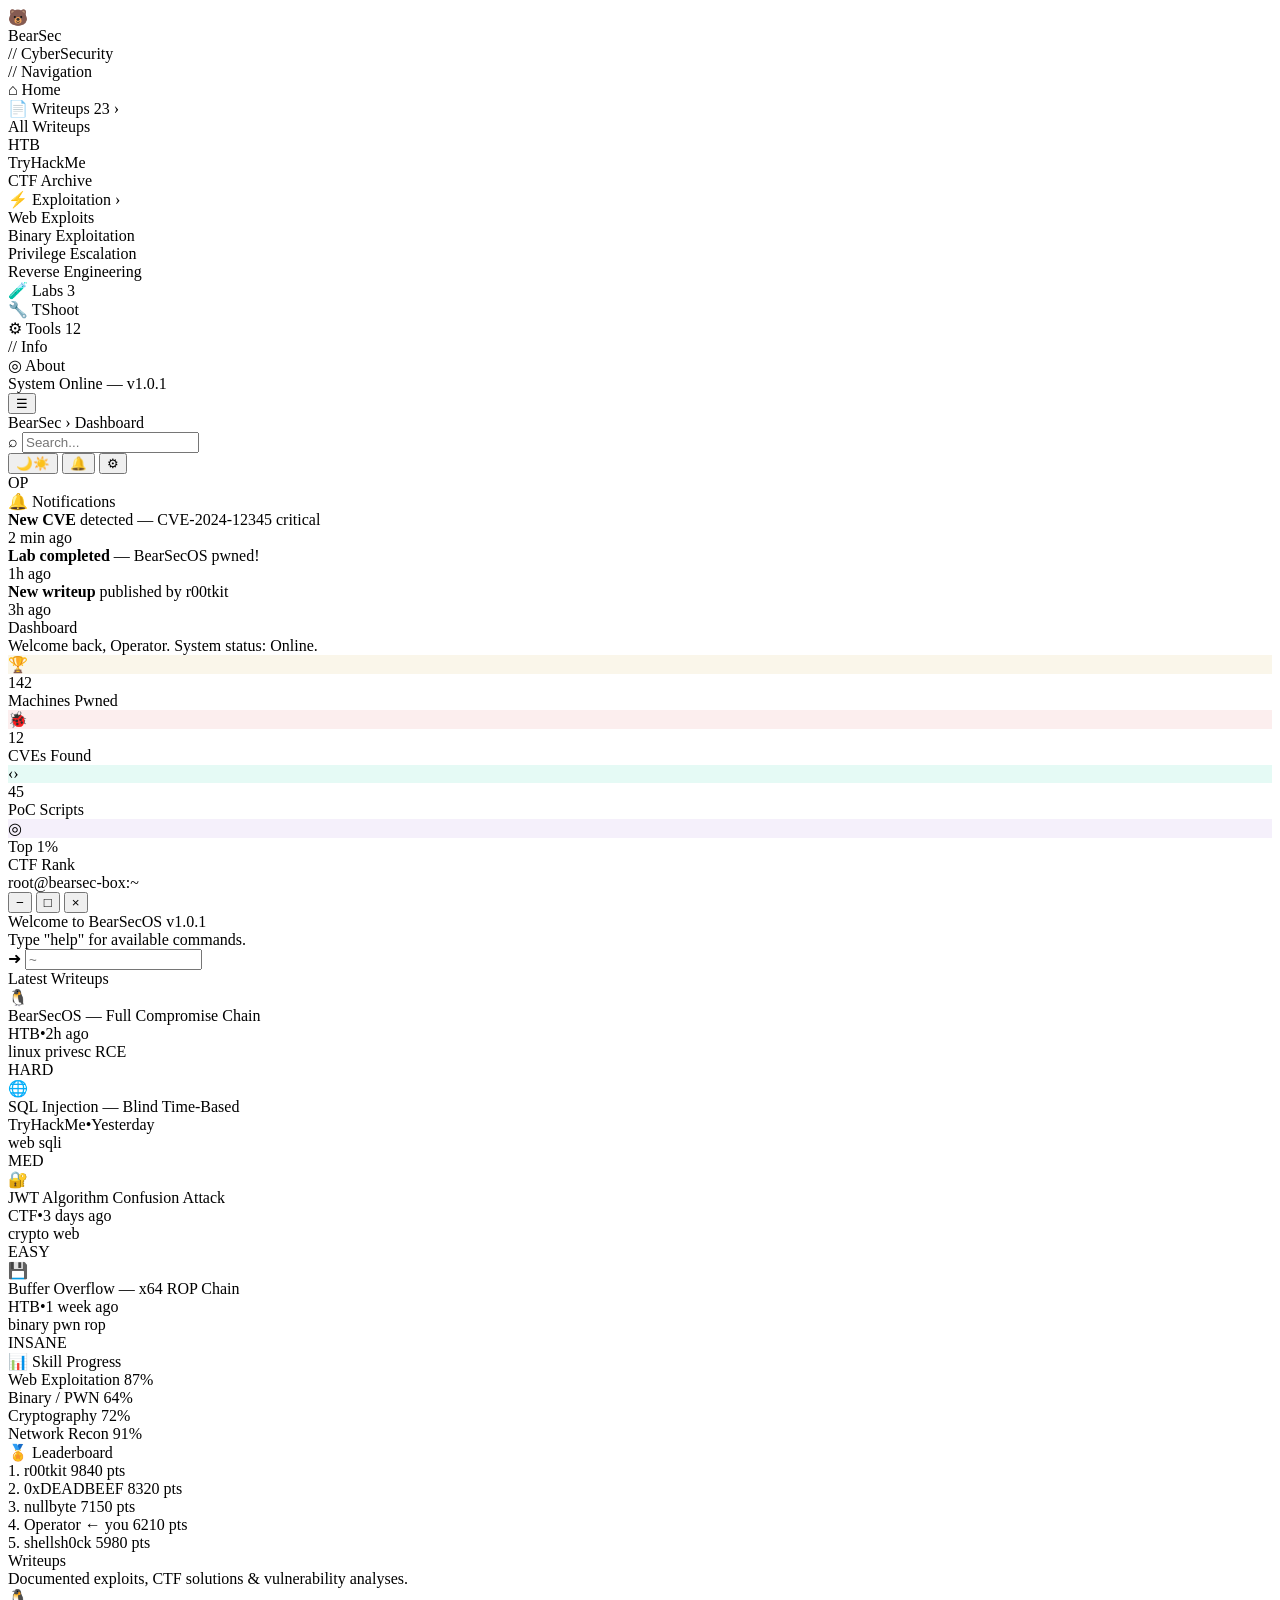
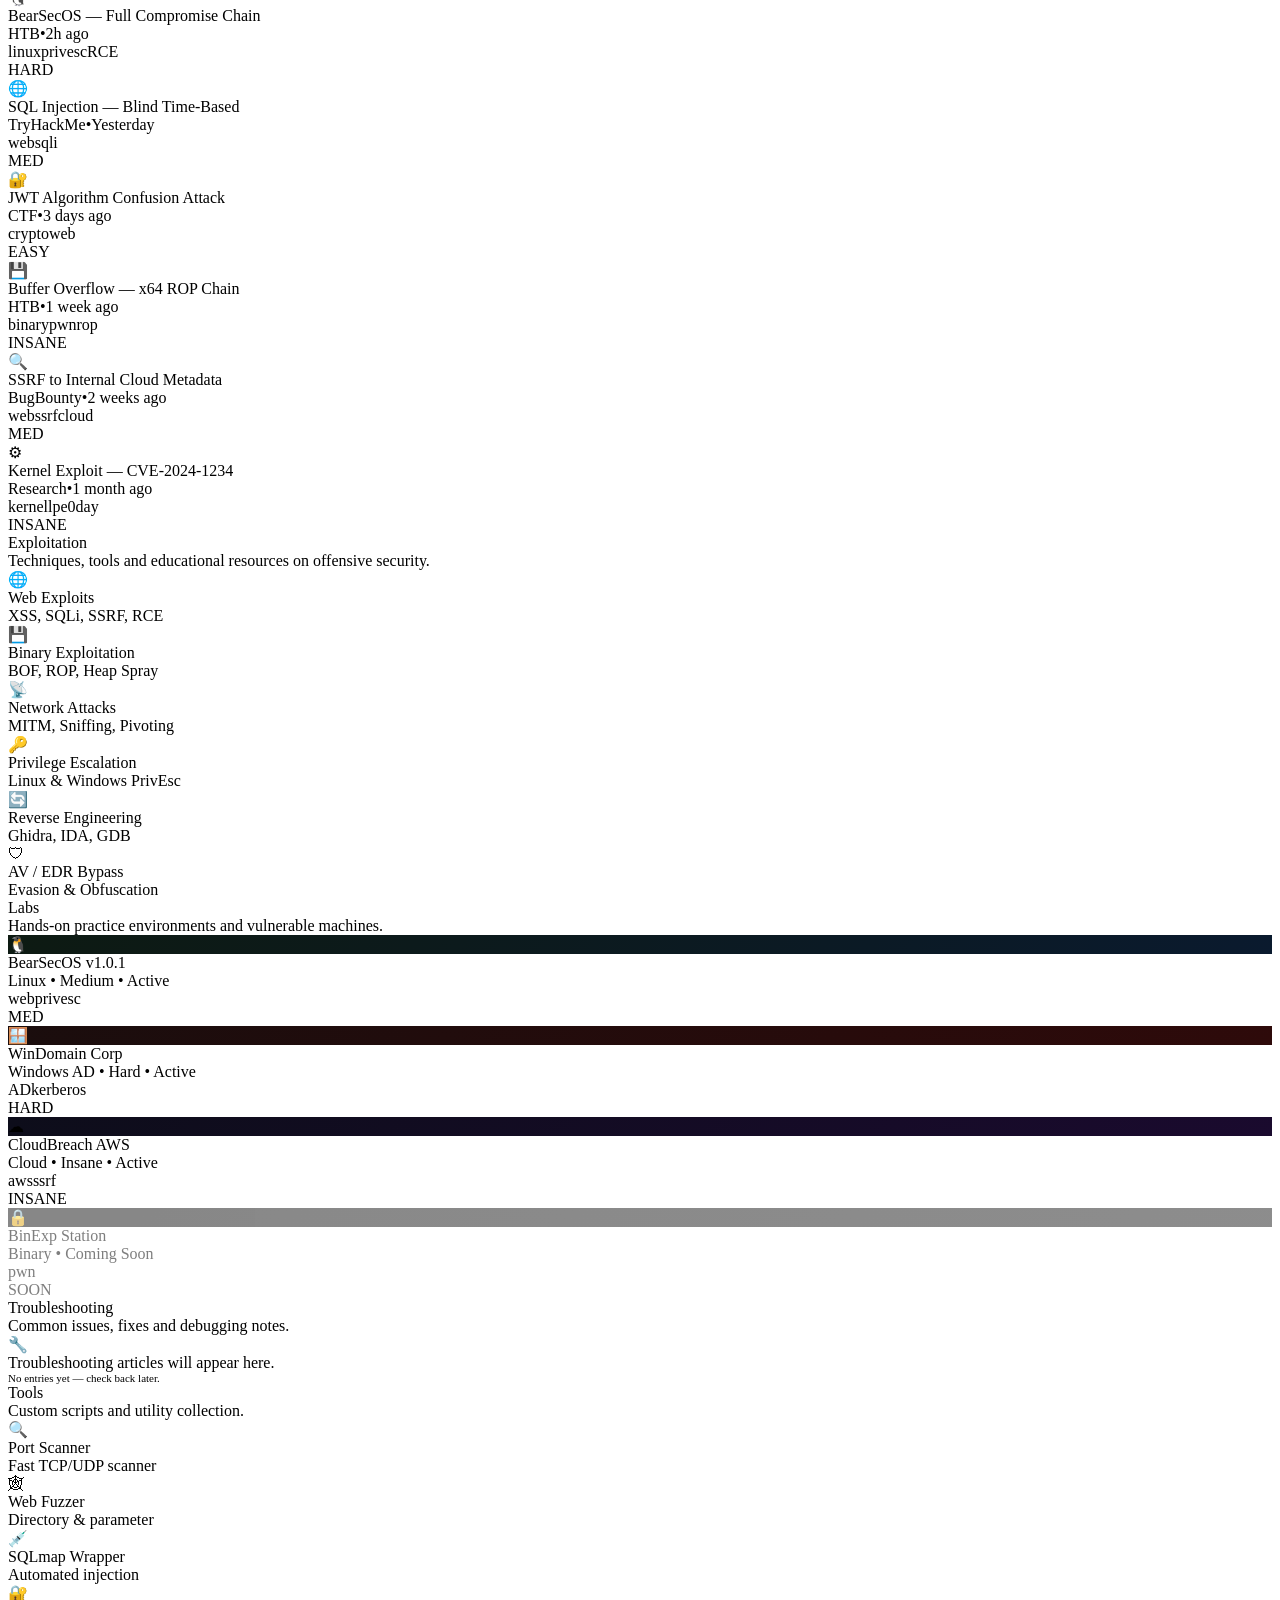
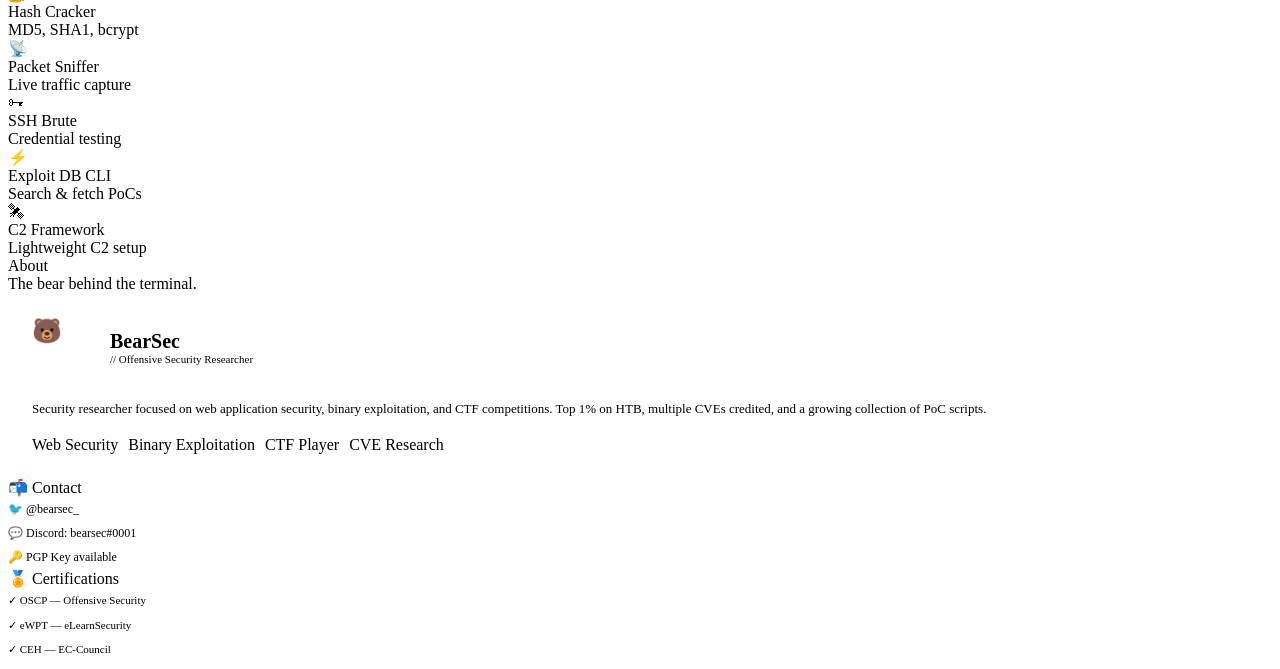
==== commit df25d930: "Add files via upload" ====
--- a/index.html
+++ b/index.html
@@ -1,707 +1,25 @@
 <!DOCTYPE html>
 <html lang="pt-BR">
 <head>
-<meta charset="UTF-8">
-<meta name="viewport" content="width=device-width, initial-scale=1.0">
-<title>BearSec — CyberSecurity</title>
-<style>
-  @import url('https://fonts.googleapis.com/css2?family=Share+Tech+Mono&family=Rajdhani:wght@400;500;600;700&family=Exo+2:wght@300;400;600;800&display=swap');
-
-  :root {
-    --bg-deep:    #0a0d0f;
-    --bg-panel:   #0f1318;
-    --bg-card:    #141a21;
-    --bg-hover:   #1a2330;
-    --border:     #1e2d3d;
-    --border-lit: #2a4060;
-    --accent:     #00c8a0;
-    --accent2:    #7b5ea7;
-    --accent3:    #e05c5c;
-    --text-pri:   #d4e4f0;
-    --text-sec:   #6a8fa8;
-    --text-dim:   #3a5570;
-    --green:      #00c8a0;
-    --purple:     #9b6fd4;
-    --red:        #e05c5c;
-    --gold:       #c8a832;
-    --terminal:   #00ff88;
-    --font-mono:  'Share Tech Mono', monospace;
-    --font-ui:    'Rajdhani', sans-serif;
-    --font-body:  'Exo 2', sans-serif;
-    --sidebar-w: 260px;
-    --topbar-h:  52px;
-  }
-
-  *, *::before, *::after { box-sizing: border-box; margin: 0; padding: 0; }
-
-  html { scroll-behavior: smooth; }
-
-  body {
-    background: var(--bg-deep);
-    color: var(--text-pri);
-    font-family: var(--font-body);
-    display: flex;
-    min-height: 100vh;
-    overflow-x: hidden;
-  }
-
-  /* ─── SCANLINE overlay ─── */
-  body::after {
-    content: '';
-    position: fixed; inset: 0;
-    background: repeating-linear-gradient(
-      0deg,
-      transparent,
-      transparent 2px,
-      rgba(0,0,0,.07) 2px,
-      rgba(0,0,0,.07) 4px
-    );
-    pointer-events: none;
-    z-index: 9999;
-  }
-
-  /* ─── SIDEBAR ─── */
-  #sidebar {
-    width: var(--sidebar-w);
-    min-height: 100vh;
-    background: var(--bg-panel);
-    border-right: 1px solid var(--border);
-    display: flex;
-    flex-direction: column;
-    position: fixed;
-    top: 0; left: 0; bottom: 0;
-    z-index: 100;
-    transition: transform .3s cubic-bezier(.4,0,.2,1);
-  }
-
-  .sidebar-logo {
-    padding: 28px 20px 20px;
-    display: flex;
-    flex-direction: column;
-    align-items: center;
-    border-bottom: 1px solid var(--border);
-  }
-
-  .logo-ring {
-    width: 80px; height: 80px;
-    border-radius: 50%;
-    border: 2px solid var(--accent);
-    box-shadow: 0 0 18px rgba(0,200,160,.3), inset 0 0 18px rgba(0,200,160,.06);
-    display: flex; align-items: center; justify-content: center;
-    margin-bottom: 12px;
-    position: relative;
-    overflow: hidden;
-    background: var(--bg-card);
-  }
-
-  .logo-ring::before {
-    content: '';
-    position: absolute; inset: 0;
-    background: radial-gradient(circle at 40% 40%, rgba(0,200,160,.2), transparent 70%);
-    animation: pulseGlow 3s ease-in-out infinite;
-  }
-
-  @keyframes pulseGlow {
-    0%,100% { opacity: .5; }
-    50% { opacity: 1; }
-  }
-
-  .logo-icon {
-    font-size: 32px;
-    z-index: 1;
-    filter: drop-shadow(0 0 8px var(--accent));
-  }
-
-  .logo-title {
-    font-family: var(--font-ui);
-    font-size: 20px;
-    font-weight: 700;
-    letter-spacing: 2px;
-    color: var(--text-pri);
-    text-transform: uppercase;
-  }
-
-  .logo-sub {
-    font-family: var(--font-mono);
-    font-size: 11px;
-    color: var(--accent);
-    letter-spacing: 1px;
-    margin-top: 2px;
-  }
-
-  /* ─── NAV ─── */
-  nav { flex: 1; padding: 12px 0; }
-
-  .nav-section {
-    padding: 6px 16px 4px;
-    font-family: var(--font-mono);
-    font-size: 9px;
-    color: var(--text-dim);
-    letter-spacing: 2px;
-    text-transform: uppercase;
-    margin-top: 8px;
-  }
-
-  .nav-item {
-    display: flex;
-    align-items: center;
-    gap: 12px;
-    padding: 10px 20px;
-    cursor: pointer;
-    transition: all .2s;
-    position: relative;
-    border-left: 3px solid transparent;
-    font-family: var(--font-ui);
-    font-size: 13px;
-    font-weight: 600;
-    letter-spacing: 1.5px;
-    text-transform: uppercase;
-    color: var(--text-sec);
-    user-select: none;
-  }
-
-  .nav-item:hover {
-    background: var(--bg-hover);
-    color: var(--text-pri);
-    border-left-color: var(--border-lit);
-  }
-
-  .nav-item.active {
-    background: linear-gradient(90deg, rgba(0,200,160,.08), transparent);
-    color: var(--accent);
-    border-left-color: var(--accent);
-  }
-
-  .nav-item.active .nav-icon { color: var(--accent); filter: drop-shadow(0 0 4px var(--accent)); }
-
-  .nav-icon { font-size: 16px; width: 20px; text-align: center; flex-shrink: 0; }
-
-  .nav-badge {
-    margin-left: auto;
-    background: var(--accent);
-    color: var(--bg-deep);
-    font-family: var(--font-mono);
-    font-size: 9px;
-    font-weight: 700;
-    padding: 2px 6px;
-    border-radius: 3px;
-    min-width: 20px;
-    text-align: center;
-  }
-
-  .nav-badge.red   { background: var(--red); }
-  .nav-badge.purple{ background: var(--purple); }
-  .nav-badge.gold  { background: var(--gold); }
-
-  /* dropdown */
-  .nav-item.has-drop .drop-arrow {
-    margin-left: auto;
-    font-size: 10px;
-    transition: transform .25s;
-    color: var(--text-dim);
-  }
-  .nav-item.has-drop.open .drop-arrow { transform: rotate(90deg); }
-
-  .nav-dropdown {
-    overflow: hidden;
-    max-height: 0;
-    transition: max-height .3s ease;
-  }
-  .nav-dropdown.open { max-height: 300px; }
-
-  .nav-sub {
-    display: flex; align-items: center; gap: 10px;
-    padding: 8px 20px 8px 48px;
-    cursor: pointer;
-    color: var(--text-dim);
-    font-family: var(--font-body);
-    font-size: 12px;
-    transition: color .2s, background .2s;
-    border-left: 3px solid transparent;
-  }
-  .nav-sub:hover { color: var(--text-pri); background: var(--bg-hover); border-left-color: var(--border-lit); }
-  .nav-sub::before { content: '›'; color: var(--accent2); font-size: 14px; }
-
-  /* sidebar footer */
-  .sidebar-footer {
-    padding: 12px 16px;
-    border-top: 1px solid var(--border);
-    font-family: var(--font-mono);
-    font-size: 10px;
-    color: var(--text-dim);
-  }
-
-  .status-dot { display: inline-block; width: 7px; height: 7px; border-radius: 50%; background: var(--green); margin-right: 6px; box-shadow: 0 0 6px var(--green); animation: blink 2s ease infinite; }
-
-  @keyframes blink { 0%,100%{opacity:1} 50%{opacity:.4} }
-
-  /* ─── MAIN ─── */
-  #main {
-    margin-left: var(--sidebar-w);
-    flex: 1;
-    display: flex;
-    flex-direction: column;
-    min-height: 100vh;
-  }
-
-  /* ─── TOPBAR ─── */
-  #topbar {
-    height: var(--topbar-h);
-    background: var(--bg-panel);
-    border-bottom: 1px solid var(--border);
-    display: flex;
-    align-items: center;
-    padding: 0 24px;
-    gap: 16px;
-    position: sticky;
-    top: 0; z-index: 50;
-  }
-
-  #menu-toggle {
-    display: none;
-    background: none; border: none;
-    color: var(--text-sec); font-size: 20px; cursor: pointer;
-    padding: 4px;
-  }
-
-  .topbar-breadcrumb {
-    font-family: var(--font-mono);
-    font-size: 12px;
-    color: var(--text-sec);
-    display: flex; align-items: center; gap: 6px;
-  }
-
-  .topbar-breadcrumb span { color: var(--accent); }
-
-  .topbar-right {
-    margin-left: auto;
-    display: flex; align-items: center; gap: 14px;
-  }
-
-  .topbar-search {
-    display: flex; align-items: center;
-    background: var(--bg-card);
-    border: 1px solid var(--border);
-    border-radius: 4px;
-    padding: 0 10px;
-    gap: 8px;
-    transition: border-color .2s;
-  }
-
-  .topbar-search:focus-within { border-color: var(--accent); }
-
-  .topbar-search input {
-    background: none; border: none; outline: none;
-    color: var(--text-pri);
-    font-family: var(--font-mono); font-size: 12px;
-    width: 160px; height: 30px;
-  }
-
-  .topbar-search input::placeholder { color: var(--text-dim); }
-
-  .search-icon { color: var(--text-dim); font-size: 13px; }
-
-  .topbar-btn {
-    width: 32px; height: 32px;
-    border-radius: 4px;
-    border: 1px solid var(--border);
-    background: var(--bg-card);
-    color: var(--text-sec);
-    cursor: pointer;
-    display: flex; align-items: center; justify-content: center;
-    font-size: 15px;
-    transition: all .2s;
-    position: relative;
-  }
-
-  .topbar-btn:hover { border-color: var(--accent); color: var(--accent); }
-
-  .notif-dot {
-    position: absolute; top: 4px; right: 4px;
-    width: 6px; height: 6px; border-radius: 50%;
-    background: var(--red);
-    box-shadow: 0 0 6px var(--red);
-  }
-
-  .topbar-avatar {
-    width: 32px; height: 32px; border-radius: 50%;
-    background: linear-gradient(135deg, var(--accent), var(--purple));
-    display: flex; align-items: center; justify-content: center;
-    font-size: 13px; font-weight: 700; cursor: pointer;
-    font-family: var(--font-ui);
-    border: 2px solid var(--border);
-    transition: border-color .2s;
-  }
-
-  .topbar-avatar:hover { border-color: var(--accent); }
-
-  /* ─── CONTENT ─── */
-  #content { padding: 28px 28px 48px; flex: 1; }
-
-  /* ─── PAGE SECTIONS ─── */
-  .page-section { display: none; }
-  .page-section.active { display: block; }
-
-  /* ─── PAGE HEADER ─── */
-  .page-header { margin-bottom: 24px; }
-
-  .page-title {
-    font-family: var(--font-ui);
-    font-size: 28px;
-    font-weight: 700;
-    color: var(--text-pri);
-    letter-spacing: 1px;
-  }
-
-  .page-sub {
-    font-family: var(--font-mono);
-    font-size: 12px;
-    color: var(--text-sec);
-    margin-top: 4px;
-  }
-
-  /* ─── STAT CARDS ─── */
-  .stats-row {
-    display: grid;
-    grid-template-columns: repeat(4, 1fr);
-    gap: 16px;
-    margin-bottom: 28px;
-  }
-
-  .stat-card {
-    background: var(--bg-card);
-    border: 1px solid var(--border);
-    border-radius: 8px;
-    padding: 18px 20px;
-    display: flex; align-items: center; gap: 14px;
-    transition: border-color .25s, transform .2s;
-    cursor: default;
-    position: relative;
-    overflow: hidden;
-  }
-
-  .stat-card::before {
-    content: '';
-    position: absolute; top: 0; left: 0; right: 0; height: 2px;
-    background: var(--card-color, var(--accent));
-    opacity: 0;
-    transition: opacity .25s;
-  }
-
-  .stat-card:hover { border-color: var(--card-color, var(--accent)); transform: translateY(-2px); }
-  .stat-card:hover::before { opacity: 1; }
-
-  .stat-icon {
-    width: 42px; height: 42px; border-radius: 8px;
-    background: rgba(0,200,160,.08);
-    display: flex; align-items: center; justify-content: center;
-    font-size: 20px;
-    flex-shrink: 0;
-  }
-
-  .stat-info { flex: 1; }
-
-  .stat-num {
-    font-family: var(--font-ui);
-    font-size: 26px;
-    font-weight: 700;
-    color: var(--text-pri);
-    line-height: 1;
-  }
-
-  .stat-label {
-    font-family: var(--font-mono);
-    font-size: 10px;
-    color: var(--text-sec);
-    letter-spacing: 1.5px;
-    text-transform: uppercase;
-    margin-top: 3px;
-  }
-
-  /* ─── TERMINAL ─── */
-  .terminal-card {
-    background: var(--bg-card);
-    border: 1px solid var(--border);
-    border-radius: 8px;
-    overflow: hidden;
-    margin-bottom: 28px;
-  }
-
-  .terminal-bar {
-    background: #0d1117;
-    padding: 8px 14px;
-    display: flex; align-items: center; gap: 10px;
-    border-bottom: 1px solid var(--border);
-  }
-
-  .t-dot { width: 11px; height: 11px; border-radius: 50%; }
-  .t-dot.red   { background: #ff5f56; }
-  .t-dot.yellow{ background: #ffbd2e; }
-  .t-dot.green { background: #27c93f; }
-
-  .t-title {
-    font-family: var(--font-mono);
-    font-size: 11px;
-    color: var(--text-sec);
-    margin-left: 4px;
-  }
-
-  .t-controls { margin-left: auto; display: flex; gap: 8px; }
-  .t-btn { background: none; border: none; color: var(--text-dim); cursor: pointer; font-size: 14px; padding: 0 2px; transition: color .2s; }
-  .t-btn:hover { color: var(--text-pri); }
-
-  .terminal-body {
-    background: #0a0f14;
-    padding: 16px 18px;
-    font-family: var(--font-mono);
-    font-size: 13px;
-    min-height: 220px;
-    position: relative;
-  }
-
-  .t-line { color: var(--terminal); line-height: 1.7; }
-  .t-line.dim { color: var(--text-sec); }
-  .t-line.err { color: var(--red); }
-  .t-line.warn { color: var(--gold); }
-
-  .t-prompt { display: flex; align-items: center; gap: 6px; margin-top: 6px; }
-  .t-arrow { color: var(--accent); }
-
-  #term-input {
-    background: none; border: none; outline: none;
-    color: var(--terminal);
-    font-family: var(--font-mono); font-size: 13px;
-    caret-color: var(--terminal);
-    flex: 1;
-    width: calc(100% - 30px);
-  }
-
-  /* ─── GRID LAYOUT ─── */
-  .two-col { display: grid; grid-template-columns: 1fr 340px; gap: 20px; }
-
-  /* ─── WRITEUP CARDS ─── */
-  .section-title {
-    font-family: var(--font-ui);
-    font-size: 16px;
-    font-weight: 700;
-    color: var(--text-pri);
-    letter-spacing: 1px;
-    margin-bottom: 14px;
-    display: flex; align-items: center; gap: 10px;
-  }
-
-  .section-title::before {
-    content: '';
-    display: block; width: 3px; height: 16px;
-    background: var(--accent);
-    border-radius: 2px;
-    box-shadow: 0 0 8px var(--accent);
-  }
-
-  .writeup-list { display: flex; flex-direction: column; gap: 10px; }
-
-  .writeup-card {
-    background: var(--bg-card);
-    border: 1px solid var(--border);
-    border-radius: 6px;
-    padding: 14px 16px;
-    cursor: pointer;
-    transition: all .2s;
-    display: flex; align-items: flex-start; gap: 12px;
-  }
-
-  .writeup-card:hover { border-color: var(--border-lit); background: var(--bg-hover); transform: translateX(3px); }
-
-  .writeup-icon {
-    width: 36px; height: 36px; border-radius: 6px;
-    background: rgba(123,94,167,.12);
-    display: flex; align-items: center; justify-content: center;
-    font-size: 16px; flex-shrink: 0;
-    border: 1px solid rgba(123,94,167,.2);
-  }
-
-  .writeup-info { flex: 1; min-width: 0; }
-
-  .writeup-title {
-    font-family: var(--font-ui);
-    font-size: 14px; font-weight: 600;
-    color: var(--text-pri);
-    letter-spacing: .5px;
-  }
-
-  .writeup-meta {
-    font-family: var(--font-mono);
-    font-size: 10px; color: var(--text-sec);
-    margin-top: 3px; display: flex; gap: 10px;
-  }
-
-  .writeup-tags { display: flex; gap: 4px; margin-top: 6px; flex-wrap: wrap; }
-
-  .tag {
-    font-family: var(--font-mono); font-size: 9px;
-    padding: 2px 7px; border-radius: 3px;
-    background: rgba(0,200,160,.08);
-    color: var(--accent);
-    border: 1px solid rgba(0,200,160,.15);
-    text-transform: uppercase; letter-spacing: .5px;
-  }
-  .tag.red { background: rgba(224,92,92,.08); color: var(--red); border-color: rgba(224,92,92,.15); }
-  .tag.purple { background: rgba(155,111,212,.08); color: var(--purple); border-color: rgba(155,111,212,.15); }
-  .tag.gold { background: rgba(200,168,50,.08); color: var(--gold); border-color: rgba(200,168,50,.15); }
-
-  .writeup-diff {
-    font-family: var(--font-mono); font-size: 10px;
-    padding: 2px 8px; border-radius: 3px;
-    border: 1px solid;
-    flex-shrink: 0; align-self: center;
-  }
-  .diff-easy { color: var(--green); border-color: rgba(0,200,160,.3); }
-  .diff-med   { color: var(--gold); border-color: rgba(200,168,50,.3); }
-  .diff-hard  { color: var(--red); border-color: rgba(224,92,92,.3); }
-
-  /* ─── SIDEBAR WIDGETS ─── */
-  .widget {
-    background: var(--bg-card);
-    border: 1px solid var(--border);
-    border-radius: 8px;
-    padding: 16px;
-    margin-bottom: 16px;
-  }
-
-  .widget-title {
-    font-family: var(--font-ui); font-size: 12px; font-weight: 700;
-    letter-spacing: 1.5px; text-transform: uppercase;
-    color: var(--text-sec); margin-bottom: 12px;
-    display: flex; align-items: center; gap: 8px;
-  }
-
-  .widget-title-icon { color: var(--accent); }
-
-  .progress-item { margin-bottom: 10px; }
-
-  .prog-header { display: flex; justify-content: space-between; font-family: var(--font-mono); font-size: 11px; color: var(--text-sec); margin-bottom: 4px; }
-  .prog-bar { height: 4px; background: var(--bg-deep); border-radius: 2px; overflow: hidden; }
-  .prog-fill { height: 100%; border-radius: 2px; transition: width .8s ease; }
-
-  .leaderboard-item {
-    display: flex; align-items: center; gap: 10px;
-    padding: 7px 0;
-    border-bottom: 1px solid var(--border);
-    font-family: var(--font-body); font-size: 12px;
-  }
-
-  .leaderboard-item:last-child { border-bottom: none; }
-
-  .rank { font-family: var(--font-mono); font-size: 11px; color: var(--text-dim); width: 18px; }
-  .rank.gold-r { color: var(--gold); }
-  .rank.silver { color: #888; }
-  .rank.bronze { color: #a0622a; }
-
-  .lb-name { flex: 1; color: var(--text-pri); }
-  .lb-pts { font-family: var(--font-mono); font-size: 11px; color: var(--accent); }
-
-  /* ─── GENERIC CONTENT PAGES ─── */
-  .placeholder-msg {
-    display: flex; flex-direction: column;
-    align-items: center; justify-content: center;
-    min-height: 300px;
-    border: 1px dashed var(--border-lit);
-    border-radius: 8px;
-    color: var(--text-dim);
-    font-family: var(--font-mono); font-size: 13px;
-    text-align: center; gap: 12px;
-  }
-
-  .placeholder-msg .big-icon { font-size: 42px; opacity: .4; }
-
-  .tool-grid { display: grid; grid-template-columns: repeat(auto-fill, minmax(200px, 1fr)); gap: 14px; }
-
-  .tool-card {
-    background: var(--bg-card); border: 1px solid var(--border);
-    border-radius: 8px; padding: 16px;
-    cursor: pointer; transition: all .2s;
-    text-align: center;
-  }
-
-  .tool-card:hover { border-color: var(--accent); transform: translateY(-2px); }
-  .tool-card .t-icon { font-size: 28px; margin-bottom: 8px; }
-  .tool-card .t-name { font-family: var(--font-ui); font-size: 13px; font-weight: 600; color: var(--text-pri); }
-  .tool-card .t-desc { font-size: 11px; color: var(--text-sec); margin-top: 4px; }
-
-  .lab-grid { display: grid; grid-template-columns: repeat(auto-fill, minmax(260px, 1fr)); gap: 16px; }
-
-  .lab-card {
-    background: var(--bg-card); border: 1px solid var(--border);
-    border-radius: 8px; overflow: hidden;
-    cursor: pointer; transition: all .25s;
-  }
-
-  .lab-card:hover { border-color: var(--border-lit); transform: translateY(-3px); box-shadow: 0 8px 24px rgba(0,0,0,.4); }
-
-  .lab-header { height: 80px; display: flex; align-items: center; justify-content: center; font-size: 32px; position: relative; }
-  .lab-header::after { content: ''; position: absolute; inset: 0; background: linear-gradient(180deg, transparent 40%, var(--bg-card)); }
-
-  .lab-body { padding: 14px; }
-  .lab-name { font-family: var(--font-ui); font-size: 15px; font-weight: 600; color: var(--text-pri); }
-  .lab-meta { font-family: var(--font-mono); font-size: 10px; color: var(--text-sec); margin-top: 4px; }
-  .lab-footer { display: flex; justify-content: space-between; align-items: center; margin-top: 10px; }
-
-  /* ─── NOTIFICATION PANEL ─── */
-  #notif-panel {
-    position: fixed; top: var(--topbar-h); right: 0;
-    width: 300px; background: var(--bg-panel);
-    border-left: 1px solid var(--border); border-bottom: 1px solid var(--border);
-    border-radius: 0 0 0 8px;
-    z-index: 200; padding: 14px;
-    transform: translateX(110%);
-    transition: transform .3s ease;
-    box-shadow: -4px 4px 20px rgba(0,0,0,.5);
-  }
-
-  #notif-panel.open { transform: translateX(0); }
-
-  .notif-header { font-family: var(--font-ui); font-size: 13px; font-weight: 700; letter-spacing: 1px; color: var(--text-pri); margin-bottom: 10px; text-transform: uppercase; }
-
-  .notif-item { display: flex; gap: 10px; padding: 8px 0; border-bottom: 1px solid var(--border); }
-  .notif-item:last-child { border-bottom: none; }
-  .notif-dot2 { width: 8px; height: 8px; border-radius: 50%; flex-shrink: 0; margin-top: 4px; }
-  .notif-text { font-size: 12px; color: var(--text-sec); line-height: 1.5; }
-  .notif-text b { color: var(--text-pri); }
-  .notif-time { font-family: var(--font-mono); font-size: 10px; color: var(--text-dim); margin-top: 2px; }
-
-  /* ─── MOBILE ─── */
-  #sidebar-overlay {
-    display: none;
-    position: fixed; inset: 0;
-    background: rgba(0,0,0,.7);
-    z-index: 99;
-  }
-
-  @media (max-width: 900px) {
-    #sidebar { transform: translateX(-100%); }
-    #sidebar.open { transform: translateX(0); }
-    #sidebar-overlay.open { display: block; }
-    #main { margin-left: 0; }
-    #menu-toggle { display: flex; }
-    .stats-row { grid-template-columns: repeat(2, 1fr); }
-    .two-col { grid-template-columns: 1fr; }
-  }
-
-  @media (max-width: 560px) {
-    .stats-row { grid-template-columns: 1fr; }
-    #content { padding: 16px; }
-  }
-</style>
+  <meta charset="UTF-8">
+  <meta name="viewport" content="width=device-width, initial-scale=1.0">
+  <title>BearSec — CyberSecurity</title>
+  <link rel="stylesheet" href="css/style.css">
 </head>
 <body>
 
-<!-- Sidebar Overlay (mobile) -->
+<!-- ─── Sidebar overlay (mobile) ─── -->
 <div id="sidebar-overlay" onclick="closeSidebar()"></div>
 
-<!-- ───────────────── SIDEBAR ───────────────── -->
+<!-- ═══════════════════════════════════════
+     SIDEBAR
+════════════════════════════════════════ -->
 <aside id="sidebar">
+
   <div class="sidebar-logo">
-    <div class="logo-ring"><span class="logo-icon">🐻</span></div>
+    <div class="logo-ring">
+      <span class="logo-icon">🐻</span>
+    </div>
     <div class="logo-title">BearSec</div>
     <div class="logo-sub">// CyberSecurity</div>
   </div>
@@ -709,10 +27,12 @@
   <nav>
     <div class="nav-section">// Navigation</div>
 
+    <!-- Home -->
     <div class="nav-item active" data-page="home">
       <span class="nav-icon">⌂</span> Home
     </div>
 
+    <!-- Writeups (with dropdown) -->
     <div class="nav-item has-drop" data-page="writeups" onclick="toggleDrop(this)">
       <span class="nav-icon">📄</span> Writeups
       <span class="nav-badge purple">23</span>
@@ -725,6 +45,7 @@
       <div class="nav-sub" onclick="navTo('writeups')">CTF Archive</div>
     </div>
 
+    <!-- Exploitation (with dropdown) -->
     <div class="nav-item has-drop" data-page="exploitation" onclick="toggleDrop(this)">
       <span class="nav-icon">⚡</span> Exploitation
       <span class="drop-arrow">›</span>
@@ -736,15 +57,18 @@
       <div class="nav-sub" onclick="navTo('exploitation')">Reverse Engineering</div>
     </div>
 
+    <!-- Labs -->
     <div class="nav-item" data-page="labs" onclick="navTo('labs')">
       <span class="nav-icon">🧪</span> Labs
       <span class="nav-badge red">3</span>
     </div>
 
+    <!-- TShoot -->
     <div class="nav-item" data-page="tshoot" onclick="navTo('tshoot')">
       <span class="nav-icon">🔧</span> TShoot
     </div>
 
+    <!-- Tools -->
     <div class="nav-item" data-page="tools" onclick="navTo('tools')">
       <span class="nav-icon">⚙</span> Tools
       <span class="nav-badge">12</span>
@@ -752,30 +76,40 @@
 
     <div class="nav-section">// Info</div>
 
+    <!-- About -->
     <div class="nav-item" data-page="about" onclick="navTo('about')">
       <span class="nav-icon">◎</span> About
     </div>
   </nav>
 
   <div class="sidebar-footer">
-    <span class="status-dot"></span>System Online — v2.0.4
+    <span class="status-dot"></span>System Online — v1.0.1
   </div>
+
 </aside>
 
-<!-- ───────────────── MAIN ───────────────── -->
+<!-- ═══════════════════════════════════════
+     MAIN
+════════════════════════════════════════ -->
 <div id="main">
 
-  <!-- Topbar -->
+  <!-- ── Topbar ── -->
   <header id="topbar">
     <button id="menu-toggle" onclick="toggleSidebar()">☰</button>
+
     <div class="topbar-breadcrumb" id="breadcrumb">
       BearSec <span>›</span> <span id="bc-page">Dashboard</span>
     </div>
+
     <div class="topbar-right">
       <div class="topbar-search">
         <span class="search-icon">⌕</span>
         <input type="text" placeholder="Search...">
       </div>
+      <button id="theme-toggle" onclick="toggleTheme()" title="Alternar tema">
+        <div class="toggle-track"><span>🌙</span><span>☀️</span></div>
+        <div class="toggle-knob"></div>
+      </button>
       <button class="topbar-btn" onclick="toggleNotif()" title="Notifications">
         🔔<span class="notif-dot"></span>
       </button>
@@ -784,7 +118,7 @@
     </div>
   </header>
 
-  <!-- Notification Panel -->
+  <!-- ── Notification panel ── -->
   <div id="notif-panel">
     <div class="notif-header">🔔 Notifications</div>
     <div class="notif-item">
@@ -797,7 +131,7 @@
     <div class="notif-item">
       <div class="notif-dot2" style="background:var(--green)"></div>
       <div>
-        <div class="notif-text"><b>Lab completed</b> — CybearOS pwned!</div>
+        <div class="notif-text"><b>Lab completed</b> — BearSecOS pwned!</div>
         <div class="notif-time">1h ago</div>
       </div>
     </div>
@@ -810,16 +144,20 @@
     </div>
   </div>
 
-  <!-- Content -->
+  <!-- ── Page content ── -->
   <main id="content">
 
-    <!-- ── HOME ── -->
+    <!-- ════════════════ HOME ════════════════ -->
     <section id="page-home" class="page-section active">
       <div class="page-header">
         <div class="page-title">Dashboard</div>
-        <div class="page-sub">Welcome back, Operator. System status: <span style="color:var(--green)">Online.</span></div>
-      </div>
-
+        <div class="page-sub">
+          Welcome back, Operator. System status:
+          <span style="color:var(--green)">Online.</span>
+        </div>
+      </div>
+
+      <!-- Stat cards -->
       <div class="stats-row">
         <div class="stat-card" style="--card-color:var(--gold)">
           <div class="stat-icon" style="background:rgba(200,168,50,.1)">🏆</div>
@@ -851,13 +189,13 @@
         </div>
       </div>
 
-      <!-- Interactive Challenge -->
-      <div class="terminal-card" style="margin-bottom:28px">
+      <!-- Interactive Terminal -->
+      <div class="terminal-card">
         <div class="terminal-bar">
           <div class="t-dot red"></div>
           <div class="t-dot yellow"></div>
           <div class="t-dot green"></div>
-          <span class="t-title">root@bearsec:~</span>
+          <span class="t-title">root@bearsec-box:~</span>
           <div class="t-controls">
             <button class="t-btn" title="Minimize">−</button>
             <button class="t-btn" title="Maximize">□</button>
@@ -865,7 +203,7 @@
           </div>
         </div>
         <div class="terminal-body" id="term-body">
-          <div class="t-line">Welcome to BearOS v1.0.2/div>
+          <div class="t-line">Welcome to BearSecOS v1.0.1</div>
           <div class="t-line dim">Type "help" for available commands.</div>
           <div id="term-output"></div>
           <div class="t-prompt">
@@ -877,99 +215,215 @@
 
       <!-- Latest Writeups + Widgets -->
       <div class="two-col">
+
+        <!-- Left: latest writeups -->
         <div>
           <div class="section-title">Latest Writeups</div>
           <div class="writeup-list">
+
             <div class="writeup-card">
               <div class="writeup-icon">🐧</div>
               <div class="writeup-info">
-                <div class="writeup-title">CybearOS — Full Compromise Chain</div>
+                <div class="writeup-title">BearSecOS — Full Compromise Chain</div>
                 <div class="writeup-meta"><span>HTB</span><span>•</span><span>2h ago</span></div>
-                <div class="writeup-tags"><span class="tag">linux</span><span class="tag purple">privesc</span><span class="tag red">RCE</span></div>
+                <div class="writeup-tags">
+                  <span class="tag">linux</span>
+                  <span class="tag purple">privesc</span>
+                  <span class="tag red">RCE</span>
+                </div>
               </div>
               <div class="writeup-diff diff-hard">HARD</div>
             </div>
+
             <div class="writeup-card">
               <div class="writeup-icon">🌐</div>
               <div class="writeup-info">
                 <div class="writeup-title">SQL Injection — Blind Time-Based</div>
                 <div class="writeup-meta"><span>TryHackMe</span><span>•</span><span>Yesterday</span></div>
-                <div class="writeup-tags"><span class="tag">web</span><span class="tag">sqli</span></div>
+                <div class="writeup-tags">
+                  <span class="tag">web</span>
+                  <span class="tag">sqli</span>
+                </div>
               </div>
               <div class="writeup-diff diff-med">MED</div>
             </div>
+
             <div class="writeup-card">
               <div class="writeup-icon">🔐</div>
               <div class="writeup-info">
                 <div class="writeup-title">JWT Algorithm Confusion Attack</div>
                 <div class="writeup-meta"><span>CTF</span><span>•</span><span>3 days ago</span></div>
-                <div class="writeup-tags"><span class="tag purple">crypto</span><span class="tag">web</span></div>
+                <div class="writeup-tags">
+                  <span class="tag purple">crypto</span>
+                  <span class="tag">web</span>
+                </div>
               </div>
               <div class="writeup-diff diff-easy">EASY</div>
             </div>
+
             <div class="writeup-card">
               <div class="writeup-icon">💾</div>
               <div class="writeup-info">
                 <div class="writeup-title">Buffer Overflow — x64 ROP Chain</div>
                 <div class="writeup-meta"><span>HTB</span><span>•</span><span>1 week ago</span></div>
-                <div class="writeup-tags"><span class="tag red">binary</span><span class="tag">pwn</span><span class="tag gold">rop</span></div>
+                <div class="writeup-tags">
+                  <span class="tag red">binary</span>
+                  <span class="tag">pwn</span>
+                  <span class="tag gold">rop</span>
+                </div>
               </div>
               <div class="writeup-diff diff-hard">INSANE</div>
             </div>
-          </div>
-        </div>
-
+
+          </div>
+        </div>
+
+        <!-- Right: widgets -->
         <div>
-          <!-- Progress Widget -->
+          <!-- Skill Progress -->
           <div class="widget">
-            <div class="widget-title"><span class="widget-title-icon">📊</span> Skill Progress</div>
+            <div class="widget-title">
+              <span class="widget-title-icon">📊</span> Skill Progress
+            </div>
             <div class="progress-item">
-              <div class="prog-header"><span>Web Exploitation</span><span style="color:var(--accent)">87%</span></div>
-              <div class="prog-bar"><div class="prog-fill" style="width:87%;background:var(--accent)"></div></div>
+              <div class="prog-header">
+                <span>Web Exploitation</span>
+                <span style="color:var(--accent)">87%</span>
+              </div>
+              <div class="prog-bar">
+                <div class="prog-fill" style="width:87%;background:var(--accent)"></div>
+              </div>
             </div>
             <div class="progress-item">
-              <div class="prog-header"><span>Binary / PWN</span><span style="color:var(--red)">64%</span></div>
-              <div class="prog-bar"><div class="prog-fill" style="width:64%;background:var(--red)"></div></div>
+              <div class="prog-header">
+                <span>Binary / PWN</span>
+                <span style="color:var(--red)">64%</span>
+              </div>
+              <div class="prog-bar">
+                <div class="prog-fill" style="width:64%;background:var(--red)"></div>
+              </div>
             </div>
             <div class="progress-item">
-              <div class="prog-header"><span>Cryptography</span><span style="color:var(--purple)">72%</span></div>
-              <div class="prog-bar"><div class="prog-fill" style="width:72%;background:var(--purple)"></div></div>
+              <div class="prog-header">
+                <span>Cryptography</span>
+                <span style="color:var(--purple)">72%</span>
+              </div>
+              <div class="prog-bar">
+                <div class="prog-fill" style="width:72%;background:var(--purple)"></div>
+              </div>
             </div>
             <div class="progress-item">
-              <div class="prog-header"><span>Network Recon</span><span style="color:var(--gold)">91%</span></div>
-              <div class="prog-bar"><div class="prog-fill" style="width:91%;background:var(--gold)"></div></div>
-            </div>
-          </div>
+              <div class="prog-header">
+                <span>Network Recon</span>
+                <span style="color:var(--gold)">91%</span>
+              </div>
+              <div class="prog-bar">
+                <div class="prog-fill" style="width:91%;background:var(--gold)"></div>
+              </div>
+            </div>
+          </div>
+
           <!-- Leaderboard -->
           <div class="widget">
-            <div class="widget-title"><span class="widget-title-icon">🏅</span> Leaderboard</div>
-            <div class="leaderboard-item"><span class="rank gold-r">1.</span><span class="lb-name">r00tkit</span><span class="lb-pts">9840 pts</span></div>
-            <div class="leaderboard-item"><span class="rank silver">2.</span><span class="lb-name">0xDEADBEEF</span><span class="lb-pts">8320 pts</span></div>
-            <div class="leaderboard-item"><span class="rank bronze">3.</span><span class="lb-name">nullbyte</span><span class="lb-pts">7150 pts</span></div>
-            <div class="leaderboard-item"><span class="rank">4.</span><span class="lb-name" style="color:var(--accent)">Operator ← you</span><span class="lb-pts">6210 pts</span></div>
-            <div class="leaderboard-item"><span class="rank">5.</span><span class="lb-name">shellsh0ck</span><span class="lb-pts">5980 pts</span></div>
-          </div>
-        </div>
-      </div>
-    </section>
-
-    <!-- ── WRITEUPS ── -->
+            <div class="widget-title">
+              <span class="widget-title-icon">🏅</span> Leaderboard
+            </div>
+            <div class="leaderboard-item">
+              <span class="rank gold-r">1.</span>
+              <span class="lb-name">r00tkit</span>
+              <span class="lb-pts">9840 pts</span>
+            </div>
+            <div class="leaderboard-item">
+              <span class="rank silver">2.</span>
+              <span class="lb-name">0xDEADBEEF</span>
+              <span class="lb-pts">8320 pts</span>
+            </div>
+            <div class="leaderboard-item">
+              <span class="rank bronze">3.</span>
+              <span class="lb-name">nullbyte</span>
+              <span class="lb-pts">7150 pts</span>
+            </div>
+            <div class="leaderboard-item">
+              <span class="rank">4.</span>
+              <span class="lb-name" style="color:var(--accent)">Operator ← you</span>
+              <span class="lb-pts">6210 pts</span>
+            </div>
+            <div class="leaderboard-item">
+              <span class="rank">5.</span>
+              <span class="lb-name">shellsh0ck</span>
+              <span class="lb-pts">5980 pts</span>
+            </div>
+          </div>
+        </div>
+
+      </div><!-- /.two-col -->
+    </section>
+
+    <!-- ════════════════ WRITEUPS ════════════════ -->
     <section id="page-writeups" class="page-section">
       <div class="page-header">
         <div class="page-title">Writeups</div>
-        <div class="page-sub">Documented exploits, CTF solutions & vulnerability analyses.</div>
+        <div class="page-sub">Documented exploits, CTF solutions &amp; vulnerability analyses.</div>
       </div>
       <div class="writeup-list">
-        <div class="writeup-card"><div class="writeup-icon">🐧</div><div class="writeup-info"><div class="writeup-title">CybearOS — Full Compromise Chain</div><div class="writeup-meta"><span>HTB</span><span>•</span><span>2h ago</span></div><div class="writeup-tags"><span class="tag">linux</span><span class="tag purple">privesc</span><span class="tag red">RCE</span></div></div><div class="writeup-diff diff-hard">HARD</div></div>
-        <div class="writeup-card"><div class="writeup-icon">🌐</div><div class="writeup-info"><div class="writeup-title">SQL Injection — Blind Time-Based</div><div class="writeup-meta"><span>TryHackMe</span><span>•</span><span>Yesterday</span></div><div class="writeup-tags"><span class="tag">web</span><span class="tag">sqli</span></div></div><div class="writeup-diff diff-med">MED</div></div>
-        <div class="writeup-card"><div class="writeup-icon">🔐</div><div class="writeup-info"><div class="writeup-title">JWT Algorithm Confusion Attack</div><div class="writeup-meta"><span>CTF</span><span>•</span><span>3 days ago</span></div><div class="writeup-tags"><span class="tag purple">crypto</span><span class="tag">web</span></div></div><div class="writeup-diff diff-easy">EASY</div></div>
-        <div class="writeup-card"><div class="writeup-icon">💾</div><div class="writeup-info"><div class="writeup-title">Buffer Overflow — x64 ROP Chain</div><div class="writeup-meta"><span>HTB</span><span>•</span><span>1 week ago</span></div><div class="writeup-tags"><span class="tag red">binary</span><span class="tag">pwn</span><span class="tag gold">rop</span></div></div><div class="writeup-diff diff-hard">INSANE</div></div>
-        <div class="writeup-card"><div class="writeup-icon">🔍</div><div class="writeup-info"><div class="writeup-title">SSRF to Internal Cloud Metadata</div><div class="writeup-meta"><span>BugBounty</span><span>•</span><span>2 weeks ago</span></div><div class="writeup-tags"><span class="tag">web</span><span class="tag red">ssrf</span><span class="tag">cloud</span></div></div><div class="writeup-diff diff-med">MED</div></div>
-        <div class="writeup-card"><div class="writeup-icon">⚙</div><div class="writeup-info"><div class="writeup-title">Kernel Exploit — CVE-2024-1234</div><div class="writeup-meta"><span>Research</span><span>•</span><span>1 month ago</span></div><div class="writeup-tags"><span class="tag red">kernel</span><span class="tag">lpe</span><span class="tag gold">0day</span></div></div><div class="writeup-diff diff-hard">INSANE</div></div>
-      </div>
-    </section>
-
-    <!-- ── EXPLOITATION ── -->
+        <div class="writeup-card">
+          <div class="writeup-icon">🐧</div>
+          <div class="writeup-info">
+            <div class="writeup-title">BearSecOS — Full Compromise Chain</div>
+            <div class="writeup-meta"><span>HTB</span><span>•</span><span>2h ago</span></div>
+            <div class="writeup-tags"><span class="tag">linux</span><span class="tag purple">privesc</span><span class="tag red">RCE</span></div>
+          </div>
+          <div class="writeup-diff diff-hard">HARD</div>
+        </div>
+        <div class="writeup-card">
+          <div class="writeup-icon">🌐</div>
+          <div class="writeup-info">
+            <div class="writeup-title">SQL Injection — Blind Time-Based</div>
+            <div class="writeup-meta"><span>TryHackMe</span><span>•</span><span>Yesterday</span></div>
+            <div class="writeup-tags"><span class="tag">web</span><span class="tag">sqli</span></div>
+          </div>
+          <div class="writeup-diff diff-med">MED</div>
+        </div>
+        <div class="writeup-card">
+          <div class="writeup-icon">🔐</div>
+          <div class="writeup-info">
+            <div class="writeup-title">JWT Algorithm Confusion Attack</div>
+            <div class="writeup-meta"><span>CTF</span><span>•</span><span>3 days ago</span></div>
+            <div class="writeup-tags"><span class="tag purple">crypto</span><span class="tag">web</span></div>
+          </div>
+          <div class="writeup-diff diff-easy">EASY</div>
+        </div>
+        <div class="writeup-card">
+          <div class="writeup-icon">💾</div>
+          <div class="writeup-info">
+            <div class="writeup-title">Buffer Overflow — x64 ROP Chain</div>
+            <div class="writeup-meta"><span>HTB</span><span>•</span><span>1 week ago</span></div>
+            <div class="writeup-tags"><span class="tag red">binary</span><span class="tag">pwn</span><span class="tag gold">rop</span></div>
+          </div>
+          <div class="writeup-diff diff-hard">INSANE</div>
+        </div>
+        <div class="writeup-card">
+          <div class="writeup-icon">🔍</div>
+          <div class="writeup-info">
+            <div class="writeup-title">SSRF to Internal Cloud Metadata</div>
+            <div class="writeup-meta"><span>BugBounty</span><span>•</span><span>2 weeks ago</span></div>
+            <div class="writeup-tags"><span class="tag">web</span><span class="tag red">ssrf</span><span class="tag">cloud</span></div>
+          </div>
+          <div class="writeup-diff diff-med">MED</div>
+        </div>
+        <div class="writeup-card">
+          <div class="writeup-icon">⚙</div>
+          <div class="writeup-info">
+            <div class="writeup-title">Kernel Exploit — CVE-2024-1234</div>
+            <div class="writeup-meta"><span>Research</span><span>•</span><span>1 month ago</span></div>
+            <div class="writeup-tags"><span class="tag red">kernel</span><span class="tag">lpe</span><span class="tag gold">0day</span></div>
+          </div>
+          <div class="writeup-diff diff-hard">INSANE</div>
+        </div>
+      </div>
+    </section>
+
+    <!-- ════════════════ EXPLOITATION ════════════════ -->
     <section id="page-exploitation" class="page-section">
       <div class="page-header">
         <div class="page-title">Exploitation</div>
@@ -979,27 +433,67 @@
         <div class="tool-card"><div class="t-icon">🌐</div><div class="t-name">Web Exploits</div><div class="t-desc">XSS, SQLi, SSRF, RCE</div></div>
         <div class="tool-card"><div class="t-icon">💾</div><div class="t-name">Binary Exploitation</div><div class="t-desc">BOF, ROP, Heap Spray</div></div>
         <div class="tool-card"><div class="t-icon">📡</div><div class="t-name">Network Attacks</div><div class="t-desc">MITM, Sniffing, Pivoting</div></div>
-        <div class="tool-card"><div class="t-icon">🔑</div><div class="t-name">Privilege Escalation</div><div class="t-desc">Linux & Windows PrivEsc</div></div>
+        <div class="tool-card"><div class="t-icon">🔑</div><div class="t-name">Privilege Escalation</div><div class="t-desc">Linux &amp; Windows PrivEsc</div></div>
         <div class="tool-card"><div class="t-icon">🔄</div><div class="t-name">Reverse Engineering</div><div class="t-desc">Ghidra, IDA, GDB</div></div>
-        <div class="tool-card"><div class="t-icon">🛡</div><div class="t-name">AV / EDR Bypass</div><div class="t-desc">Evasion & Obfuscation</div></div>
-      </div>
-    </section>
-
-    <!-- ── LABS ── -->
+        <div class="tool-card"><div class="t-icon">🛡</div><div class="t-name">AV / EDR Bypass</div><div class="t-desc">Evasion &amp; Obfuscation</div></div>
+      </div>
+    </section>
+
+    <!-- ════════════════ LABS ════════════════ -->
     <section id="page-labs" class="page-section">
       <div class="page-header">
         <div class="page-title">Labs</div>
         <div class="page-sub">Hands-on practice environments and vulnerable machines.</div>
       </div>
       <div class="lab-grid">
-        <div class="lab-card"><div class="lab-header" style="background:linear-gradient(135deg,#0d1a12,#0a1a2e)">🐧</div><div class="lab-body"><div class="lab-name">CybearOS v2.0.4</div><div class="lab-meta">Linux • Medium • Active</div><div class="lab-footer"><div class="writeup-tags"><span class="tag">web</span><span class="tag purple">privesc</span></div><span class="writeup-diff diff-med">MED</span></div></div></div>
-        <div class="lab-card"><div class="lab-header" style="background:linear-gradient(135deg,#1a0d0d,#2e0a0a)">🪟</div><div class="lab-body"><div class="lab-name">WinDomain Corp</div><div class="lab-meta">Windows AD • Hard • Active</div><div class="lab-footer"><div class="writeup-tags"><span class="tag red">AD</span><span class="tag">kerberos</span></div><span class="writeup-diff diff-hard">HARD</span></div></div></div>
-        <div class="lab-card"><div class="lab-header" style="background:linear-gradient(135deg,#0d0d1a,#1a0a2e)">☁</div><div class="lab-body"><div class="lab-name">CloudBreach AWS</div><div class="lab-meta">Cloud • Insane • Active</div><div class="lab-footer"><div class="writeup-tags"><span class="tag gold">aws</span><span class="tag red">ssrf</span></div><span class="writeup-diff diff-hard">INSANE</span></div></div></div>
-        <div class="lab-card" style="opacity:.5"><div class="lab-header" style="background:linear-gradient(135deg,#111,#1a1a1a)">🔒</div><div class="lab-body"><div class="lab-name">BinExp Station</div><div class="lab-meta">Binary • Coming Soon</div><div class="lab-footer"><div class="writeup-tags"><span class="tag">pwn</span></div><span class="writeup-diff diff-hard">SOON</span></div></div></div>
-      </div>
-    </section>
-
-    <!-- ── TSHOOT ── -->
+        <div class="lab-card">
+          <div class="lab-header" style="background:linear-gradient(135deg,#0d1a12,#0a1a2e)">🐧</div>
+          <div class="lab-body">
+            <div class="lab-name">BearSecOS v1.0.1</div>
+            <div class="lab-meta">Linux • Medium • Active</div>
+            <div class="lab-footer">
+              <div class="writeup-tags"><span class="tag">web</span><span class="tag purple">privesc</span></div>
+              <span class="writeup-diff diff-med">MED</span>
+            </div>
+          </div>
+        </div>
+        <div class="lab-card">
+          <div class="lab-header" style="background:linear-gradient(135deg,#1a0d0d,#2e0a0a)">🪟</div>
+          <div class="lab-body">
+            <div class="lab-name">WinDomain Corp</div>
+            <div class="lab-meta">Windows AD • Hard • Active</div>
+            <div class="lab-footer">
+              <div class="writeup-tags"><span class="tag red">AD</span><span class="tag">kerberos</span></div>
+              <span class="writeup-diff diff-hard">HARD</span>
+            </div>
+          </div>
+        </div>
+        <div class="lab-card">
+          <div class="lab-header" style="background:linear-gradient(135deg,#0d0d1a,#1a0a2e)">☁</div>
+          <div class="lab-body">
+            <div class="lab-name">CloudBreach AWS</div>
+            <div class="lab-meta">Cloud • Insane • Active</div>
+            <div class="lab-footer">
+              <div class="writeup-tags"><span class="tag gold">aws</span><span class="tag red">ssrf</span></div>
+              <span class="writeup-diff diff-hard">INSANE</span>
+            </div>
+          </div>
+        </div>
+        <div class="lab-card" style="opacity:.5">
+          <div class="lab-header" style="background:linear-gradient(135deg,#111,#1a1a1a)">🔒</div>
+          <div class="lab-body">
+            <div class="lab-name">BinExp Station</div>
+            <div class="lab-meta">Binary • Coming Soon</div>
+            <div class="lab-footer">
+              <div class="writeup-tags"><span class="tag">pwn</span></div>
+              <span class="writeup-diff diff-hard">SOON</span>
+            </div>
+          </div>
+        </div>
+      </div>
+    </section>
+
+    <!-- ════════════════ TSHOOT ════════════════ -->
     <section id="page-tshoot" class="page-section">
       <div class="page-header">
         <div class="page-title">Troubleshooting</div>
@@ -1012,7 +506,7 @@
       </div>
     </section>
 
-    <!-- ── TOOLS ── -->
+    <!-- ════════════════ TOOLS ════════════════ -->
     <section id="page-tools" class="page-section">
       <div class="page-header">
         <div class="page-title">Tools</div>
@@ -1020,17 +514,17 @@
       </div>
       <div class="tool-grid">
         <div class="tool-card"><div class="t-icon">🔍</div><div class="t-name">Port Scanner</div><div class="t-desc">Fast TCP/UDP scanner</div></div>
-        <div class="tool-card"><div class="t-icon">🕸</div><div class="t-name">Web Fuzzer</div><div class="t-desc">Directory & parameter</div></div>
+        <div class="tool-card"><div class="t-icon">🕸</div><div class="t-name">Web Fuzzer</div><div class="t-desc">Directory &amp; parameter</div></div>
         <div class="tool-card"><div class="t-icon">💉</div><div class="t-name">SQLmap Wrapper</div><div class="t-desc">Automated injection</div></div>
         <div class="tool-card"><div class="t-icon">🔐</div><div class="t-name">Hash Cracker</div><div class="t-desc">MD5, SHA1, bcrypt</div></div>
         <div class="tool-card"><div class="t-icon">📡</div><div class="t-name">Packet Sniffer</div><div class="t-desc">Live traffic capture</div></div>
         <div class="tool-card"><div class="t-icon">🗝</div><div class="t-name">SSH Brute</div><div class="t-desc">Credential testing</div></div>
-        <div class="tool-card"><div class="t-icon">⚡</div><div class="t-name">Exploit DB CLI</div><div class="t-desc">Search & fetch PoCs</div></div>
+        <div class="tool-card"><div class="t-icon">⚡</div><div class="t-name">Exploit DB CLI</div><div class="t-desc">Search &amp; fetch PoCs</div></div>
         <div class="tool-card"><div class="t-icon">🛰</div><div class="t-name">C2 Framework</div><div class="t-desc">Lightweight C2 setup</div></div>
       </div>
     </section>
 
-    <!-- ── ABOUT ── -->
+    <!-- ════════════════ ABOUT ════════════════ -->
     <section id="page-about" class="page-section">
       <div class="page-header">
         <div class="page-title">About</div>
@@ -1039,13 +533,19 @@
       <div class="two-col">
         <div class="widget" style="padding:24px">
           <div style="display:flex;align-items:center;gap:18px;margin-bottom:20px">
-            <div class="logo-ring" style="width:60px;height:60px"><span style="font-size:24px;z-index:1">🐻</span></div>
+            <div class="logo-ring" style="width:60px;height:60px">
+              <span style="font-size:24px;z-index:1">🐻</span>
+            </div>
             <div>
               <div style="font-family:var(--font-ui);font-size:20px;font-weight:700">BearSec</div>
-              <div style="font-family:var(--font-mono);font-size:11px;color:var(--accent)">//&nbsp;Offensive Security Researcher</div>
-            </div>
-          </div>
-          <p style="font-size:13px;color:var(--text-sec);line-height:1.8">Security researcher focused on web application security, binary exploitation, and CTF competitions. Top 1% on HTB, multiple CVEs credited, and a growing collection of PoC scripts.</p>
+              <div style="font-family:var(--font-mono);font-size:11px;color:var(--accent)">// Offensive Security Researcher</div>
+            </div>
+          </div>
+          <p style="font-size:13px;color:var(--text-sec);line-height:1.8">
+            Security researcher focused on web application security, binary exploitation,
+            and CTF competitions. Top 1% on HTB, multiple CVEs credited, and a growing
+            collection of PoC scripts.
+          </p>
           <div style="display:flex;gap:10px;margin-top:16px;flex-wrap:wrap">
             <span class="tag">Web Security</span>
             <span class="tag purple">Binary Exploitation</span>
@@ -1053,6 +553,7 @@
             <span class="tag red">CVE Research</span>
           </div>
         </div>
+
         <div>
           <div class="widget">
             <div class="widget-title"><span class="widget-title-icon">📬</span> Contact</div>
@@ -1077,97 +578,6 @@
   </main>
 </div>
 
-<script>
-  // ── Navigation ──
-  const pages = { home:'Dashboard', writeups:'Writeups', exploitation:'Exploitation', labs:'Labs', tshoot:'Troubleshooting', tools:'Tools', about:'About' };
-
-  function navTo(id) {
-    document.querySelectorAll('.page-section').forEach(s => s.classList.remove('active'));
-    document.querySelectorAll('.nav-item').forEach(n => n.classList.remove('active'));
-    document.getElementById('page-' + id).classList.add('active');
-    document.querySelectorAll('.nav-item[data-page="' + id + '"]').forEach(n => n.classList.add('active'));
-    document.getElementById('bc-page').textContent = pages[id] || id;
-    if (window.innerWidth <= 900) closeSidebar();
-  }
-
-  // Home nav item click (no dropdown)
-  document.querySelector('.nav-item[data-page="home"]').addEventListener('click', () => navTo('home'));
-
-  // ── Dropdowns ──
-  function toggleDrop(el) {
-    const isOpen = el.classList.contains('open');
-    const drop = el.nextElementSibling;
-    el.classList.toggle('open', !isOpen);
-    drop.classList.toggle('open', !isOpen);
-    navTo(el.dataset.page);
-  }
-
-  // ── Sidebar (mobile) ──
-  function toggleSidebar() {
-    document.getElementById('sidebar').classList.toggle('open');
-    document.getElementById('sidebar-overlay').classList.toggle('open');
-  }
-
-  function closeSidebar() {
-    document.getElementById('sidebar').classList.remove('open');
-    document.getElementById('sidebar-overlay').classList.remove('open');
-  }
-
-  // ── Notifications ──
-  let notifOpen = false;
-  function toggleNotif() {
-    notifOpen = !notifOpen;
-    document.getElementById('notif-panel').classList.toggle('open', notifOpen);
-  }
-
-  document.addEventListener('click', e => {
-    if (notifOpen && !e.target.closest('#notif-panel') && !e.target.closest('.topbar-btn')) {
-      notifOpen = false;
-      document.getElementById('notif-panel').classList.remove('open');
-    }
-  });
-
-  // ── Terminal ──
-  const termInput = document.getElementById('term-input');
-  const termOut   = document.getElementById('term-output');
-
-  const cmds = {
-    help:   () => ['Available commands:', '  ls         — list directory', '  whoami     — current user', '  uname -a   — system info', '  ps aux     — processes', '  id         — user id', '  cat flag   — read the flag', '  clear      — clear terminal'],
-    ls:     () => ['Documents/  Tools/  flags/  .ssh/  exploit.py'],
-    whoami: () => ['root'],
-    id:     () => ['uid=0(root) gid=0(root) groups=0(root)'],
-    'uname -a': () => ['Linux cybearsec-box 5.15.0-88-generic #98-Ubuntu SMP x86_64 GNU/Linux'],
-    'ps aux':   () => ['root   1  0.0  nginx', 'root  42  0.2  python3 app.py', 'root  99  0.0  sshd'],
-    'cat flag': () => ['🚩 HTB{b34r_pwn3d_th3_b0x_4g41n}'],
-    clear:  () => { termOut.innerHTML = ''; return []; },
-  };
-
-  termInput.addEventListener('keydown', e => {
-    if (e.key !== 'Enter') return;
-    const cmd = termInput.value.trim();
-    termInput.value = '';
-    if (!cmd) return;
-
-    const echo = document.createElement('div');
-    echo.className = 't-line dim';
-    echo.textContent = '➜ ~ ' + cmd;
-    termOut.appendChild(echo);
-
-    const handler = cmds[cmd];
-    const lines = handler ? handler() : [`bash: ${cmd}: command not found`];
-
-    lines.forEach(l => {
-      const d = document.createElement('div');
-      d.className = 't-line' + (l.includes('not found') ? ' err' : '');
-      d.textContent = l;
-      termOut.appendChild(d);
-    });
-
-    termInput.closest('.terminal-body').scrollTop = 99999;
-  });
-
-  termInput.focus();
-  document.querySelector('.terminal-body').addEventListener('click', () => termInput.focus());
-</script>
+<script src="js/main.js"></script>
 </body>
 </html>
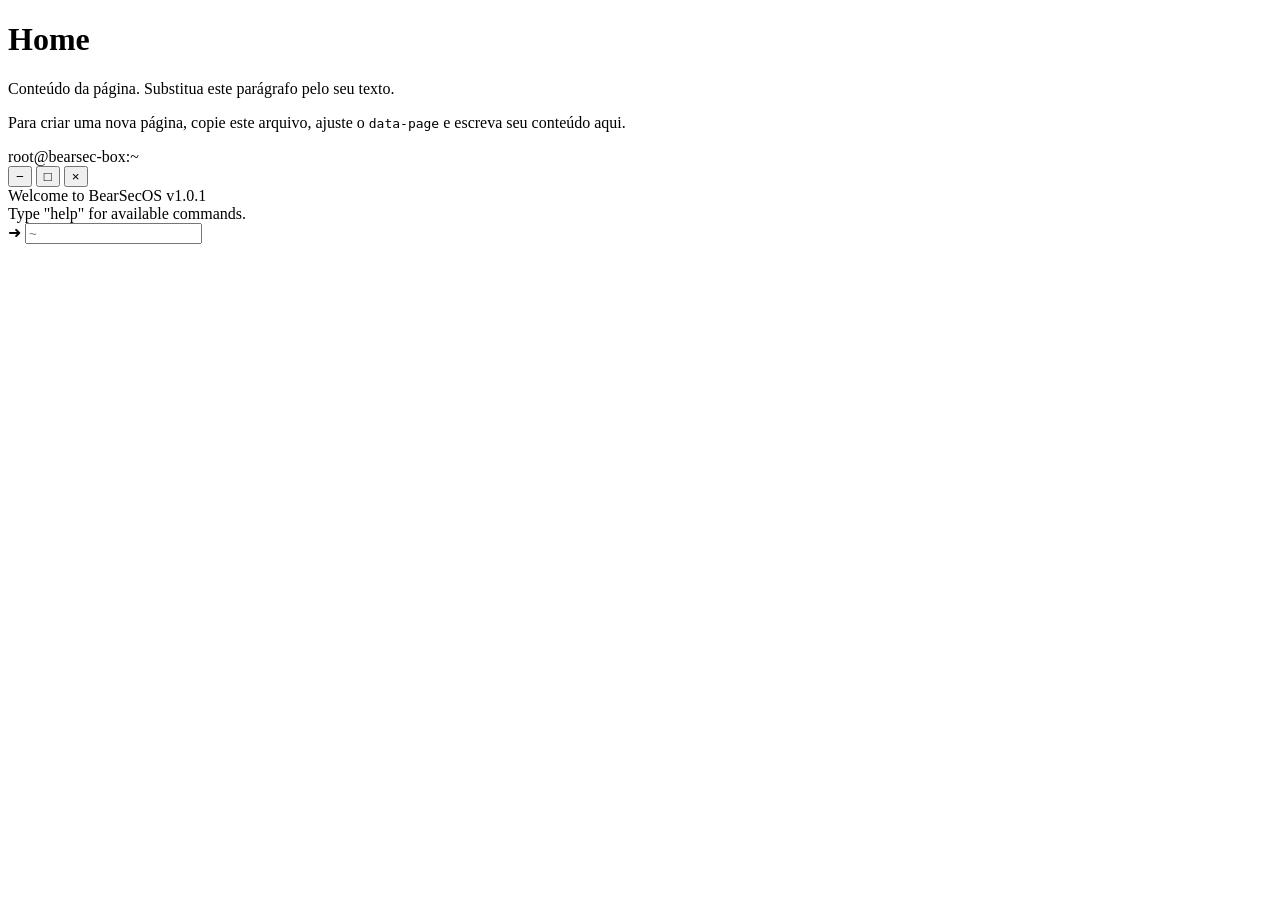
==== commit c1904528: "Add files via upload" ====
--- a/index.html
+++ b/index.html
@@ -1,195 +1,26 @@
 <!DOCTYPE html>
 <html lang="pt-BR">
+
 <head>
   <meta charset="UTF-8">
   <meta name="viewport" content="width=device-width, initial-scale=1.0">
-  <title>BearSec — CyberSecurity</title>
-  <link rel="stylesheet" href="css/style.css">
+  <title>BearSec</title>
+  <link rel="stylesheet" href="assets/css/style.css">
+  <link rel="stylesheet" href="assets/css/cli.css">
 </head>
-<body>
 
-<!-- ─── Sidebar overlay (mobile) ─── -->
-<div id="sidebar-overlay" onclick="closeSidebar()"></div>
+<body data-page="home" data-prefixo="">
+  <div id="app">
+    <header id="site-header"></header>
+    <aside id="site-sidebar"></aside>
 
-<!-- ═══════════════════════════════════════
-     SIDEBAR
-════════════════════════════════════════ -->
-<aside id="sidebar">
+    <main id="site-content">
+      <h1>Home</h1>
+      <p>Conteúdo da página. Substitua este parágrafo pelo seu texto.</p>
+      <p>Para criar uma nova página, copie este arquivo, ajuste o <code>data-page</code> e escreva seu conteúdo aqui.
+      </p>
 
-  <div class="sidebar-logo">
-    <div class="logo-ring">
-      <span class="logo-icon">🐻</span>
-    </div>
-    <div class="logo-title">BearSec</div>
-    <div class="logo-sub">// CyberSecurity</div>
-  </div>
-
-  <nav>
-    <div class="nav-section">// Navigation</div>
-
-    <!-- Home -->
-    <div class="nav-item active" data-page="home">
-      <span class="nav-icon">⌂</span> Home
-    </div>
-
-    <!-- Writeups (with dropdown) -->
-    <div class="nav-item has-drop" data-page="writeups" onclick="toggleDrop(this)">
-      <span class="nav-icon">📄</span> Writeups
-      <span class="nav-badge purple">23</span>
-      <span class="drop-arrow">›</span>
-    </div>
-    <div class="nav-dropdown">
-      <div class="nav-sub" onclick="navTo('writeups')">All Writeups</div>
-      <div class="nav-sub" onclick="navTo('writeups')">HTB</div>
-      <div class="nav-sub" onclick="navTo('writeups')">TryHackMe</div>
-      <div class="nav-sub" onclick="navTo('writeups')">CTF Archive</div>
-    </div>
-
-    <!-- Exploitation (with dropdown) -->
-    <div class="nav-item has-drop" data-page="exploitation" onclick="toggleDrop(this)">
-      <span class="nav-icon">⚡</span> Exploitation
-      <span class="drop-arrow">›</span>
-    </div>
-    <div class="nav-dropdown">
-      <div class="nav-sub" onclick="navTo('exploitation')">Web Exploits</div>
-      <div class="nav-sub" onclick="navTo('exploitation')">Binary Exploitation</div>
-      <div class="nav-sub" onclick="navTo('exploitation')">Privilege Escalation</div>
-      <div class="nav-sub" onclick="navTo('exploitation')">Reverse Engineering</div>
-    </div>
-
-    <!-- Labs -->
-    <div class="nav-item" data-page="labs" onclick="navTo('labs')">
-      <span class="nav-icon">🧪</span> Labs
-      <span class="nav-badge red">3</span>
-    </div>
-
-    <!-- TShoot -->
-    <div class="nav-item" data-page="tshoot" onclick="navTo('tshoot')">
-      <span class="nav-icon">🔧</span> TShoot
-    </div>
-
-    <!-- Tools -->
-    <div class="nav-item" data-page="tools" onclick="navTo('tools')">
-      <span class="nav-icon">⚙</span> Tools
-      <span class="nav-badge">12</span>
-    </div>
-
-    <div class="nav-section">// Info</div>
-
-    <!-- About -->
-    <div class="nav-item" data-page="about" onclick="navTo('about')">
-      <span class="nav-icon">◎</span> About
-    </div>
-  </nav>
-
-  <div class="sidebar-footer">
-    <span class="status-dot"></span>System Online — v1.0.1
-  </div>
-
-</aside>
-
-<!-- ═══════════════════════════════════════
-     MAIN
-════════════════════════════════════════ -->
-<div id="main">
-
-  <!-- ── Topbar ── -->
-  <header id="topbar">
-    <button id="menu-toggle" onclick="toggleSidebar()">☰</button>
-
-    <div class="topbar-breadcrumb" id="breadcrumb">
-      BearSec <span>›</span> <span id="bc-page">Dashboard</span>
-    </div>
-
-    <div class="topbar-right">
-      <div class="topbar-search">
-        <span class="search-icon">⌕</span>
-        <input type="text" placeholder="Search...">
-      </div>
-      <button id="theme-toggle" onclick="toggleTheme()" title="Alternar tema">
-        <div class="toggle-track"><span>🌙</span><span>☀️</span></div>
-        <div class="toggle-knob"></div>
-      </button>
-      <button class="topbar-btn" onclick="toggleNotif()" title="Notifications">
-        🔔<span class="notif-dot"></span>
-      </button>
-      <button class="topbar-btn" title="Settings">⚙</button>
-      <div class="topbar-avatar" title="Operator">OP</div>
-    </div>
-  </header>
-
-  <!-- ── Notification panel ── -->
-  <div id="notif-panel">
-    <div class="notif-header">🔔 Notifications</div>
-    <div class="notif-item">
-      <div class="notif-dot2" style="background:var(--red)"></div>
-      <div>
-        <div class="notif-text"><b>New CVE</b> detected — CVE-2024-12345 critical</div>
-        <div class="notif-time">2 min ago</div>
-      </div>
-    </div>
-    <div class="notif-item">
-      <div class="notif-dot2" style="background:var(--green)"></div>
-      <div>
-        <div class="notif-text"><b>Lab completed</b> — BearSecOS pwned!</div>
-        <div class="notif-time">1h ago</div>
-      </div>
-    </div>
-    <div class="notif-item">
-      <div class="notif-dot2" style="background:var(--purple)"></div>
-      <div>
-        <div class="notif-text"><b>New writeup</b> published by r00tkit</div>
-        <div class="notif-time">3h ago</div>
-      </div>
-    </div>
-  </div>
-
-  <!-- ── Page content ── -->
-  <main id="content">
-
-    <!-- ════════════════ HOME ════════════════ -->
-    <section id="page-home" class="page-section active">
-      <div class="page-header">
-        <div class="page-title">Dashboard</div>
-        <div class="page-sub">
-          Welcome back, Operator. System status:
-          <span style="color:var(--green)">Online.</span>
-        </div>
-      </div>
-
-      <!-- Stat cards -->
-      <div class="stats-row">
-        <div class="stat-card" style="--card-color:var(--gold)">
-          <div class="stat-icon" style="background:rgba(200,168,50,.1)">🏆</div>
-          <div class="stat-info">
-            <div class="stat-num">142</div>
-            <div class="stat-label">Machines Pwned</div>
-          </div>
-        </div>
-        <div class="stat-card" style="--card-color:var(--red)">
-          <div class="stat-icon" style="background:rgba(224,92,92,.1)">🐞</div>
-          <div class="stat-info">
-            <div class="stat-num">12</div>
-            <div class="stat-label">CVEs Found</div>
-          </div>
-        </div>
-        <div class="stat-card" style="--card-color:var(--accent)">
-          <div class="stat-icon" style="background:rgba(0,200,160,.1)">‹›</div>
-          <div class="stat-info">
-            <div class="stat-num">45</div>
-            <div class="stat-label">PoC Scripts</div>
-          </div>
-        </div>
-        <div class="stat-card" style="--card-color:var(--purple)">
-          <div class="stat-icon" style="background:rgba(155,111,212,.1)">◎</div>
-          <div class="stat-info">
-            <div class="stat-num">Top 1%</div>
-            <div class="stat-label">CTF Rank</div>
-          </div>
-        </div>
-      </div>
-
-      <!-- Interactive Terminal -->
+      <!-- Inicio do terminal -->
       <div class="terminal-card">
         <div class="terminal-bar">
           <div class="t-dot red"></div>
@@ -212,372 +43,13 @@
           </div>
         </div>
       </div>
+      <!-- Fim do terminal -->
 
-      <!-- Latest Writeups + Widgets -->
-      <div class="two-col">
+    </main>
+    <footer id="site-footer"></footer>
+  </div>
+  <script src="assets/js/main.js"></script>
+  <script src="assets/js/cli.js"></script>
+</body>
 
-        <!-- Left: latest writeups -->
-        <div>
-          <div class="section-title">Latest Writeups</div>
-          <div class="writeup-list">
-
-            <div class="writeup-card">
-              <div class="writeup-icon">🐧</div>
-              <div class="writeup-info">
-                <div class="writeup-title">BearSecOS — Full Compromise Chain</div>
-                <div class="writeup-meta"><span>HTB</span><span>•</span><span>2h ago</span></div>
-                <div class="writeup-tags">
-                  <span class="tag">linux</span>
-                  <span class="tag purple">privesc</span>
-                  <span class="tag red">RCE</span>
-                </div>
-              </div>
-              <div class="writeup-diff diff-hard">HARD</div>
-            </div>
-
-            <div class="writeup-card">
-              <div class="writeup-icon">🌐</div>
-              <div class="writeup-info">
-                <div class="writeup-title">SQL Injection — Blind Time-Based</div>
-                <div class="writeup-meta"><span>TryHackMe</span><span>•</span><span>Yesterday</span></div>
-                <div class="writeup-tags">
-                  <span class="tag">web</span>
-                  <span class="tag">sqli</span>
-                </div>
-              </div>
-              <div class="writeup-diff diff-med">MED</div>
-            </div>
-
-            <div class="writeup-card">
-              <div class="writeup-icon">🔐</div>
-              <div class="writeup-info">
-                <div class="writeup-title">JWT Algorithm Confusion Attack</div>
-                <div class="writeup-meta"><span>CTF</span><span>•</span><span>3 days ago</span></div>
-                <div class="writeup-tags">
-                  <span class="tag purple">crypto</span>
-                  <span class="tag">web</span>
-                </div>
-              </div>
-              <div class="writeup-diff diff-easy">EASY</div>
-            </div>
-
-            <div class="writeup-card">
-              <div class="writeup-icon">💾</div>
-              <div class="writeup-info">
-                <div class="writeup-title">Buffer Overflow — x64 ROP Chain</div>
-                <div class="writeup-meta"><span>HTB</span><span>•</span><span>1 week ago</span></div>
-                <div class="writeup-tags">
-                  <span class="tag red">binary</span>
-                  <span class="tag">pwn</span>
-                  <span class="tag gold">rop</span>
-                </div>
-              </div>
-              <div class="writeup-diff diff-hard">INSANE</div>
-            </div>
-
-          </div>
-        </div>
-
-        <!-- Right: widgets -->
-        <div>
-          <!-- Skill Progress -->
-          <div class="widget">
-            <div class="widget-title">
-              <span class="widget-title-icon">📊</span> Skill Progress
-            </div>
-            <div class="progress-item">
-              <div class="prog-header">
-                <span>Web Exploitation</span>
-                <span style="color:var(--accent)">87%</span>
-              </div>
-              <div class="prog-bar">
-                <div class="prog-fill" style="width:87%;background:var(--accent)"></div>
-              </div>
-            </div>
-            <div class="progress-item">
-              <div class="prog-header">
-                <span>Binary / PWN</span>
-                <span style="color:var(--red)">64%</span>
-              </div>
-              <div class="prog-bar">
-                <div class="prog-fill" style="width:64%;background:var(--red)"></div>
-              </div>
-            </div>
-            <div class="progress-item">
-              <div class="prog-header">
-                <span>Cryptography</span>
-                <span style="color:var(--purple)">72%</span>
-              </div>
-              <div class="prog-bar">
-                <div class="prog-fill" style="width:72%;background:var(--purple)"></div>
-              </div>
-            </div>
-            <div class="progress-item">
-              <div class="prog-header">
-                <span>Network Recon</span>
-                <span style="color:var(--gold)">91%</span>
-              </div>
-              <div class="prog-bar">
-                <div class="prog-fill" style="width:91%;background:var(--gold)"></div>
-              </div>
-            </div>
-          </div>
-
-          <!-- Leaderboard -->
-          <div class="widget">
-            <div class="widget-title">
-              <span class="widget-title-icon">🏅</span> Leaderboard
-            </div>
-            <div class="leaderboard-item">
-              <span class="rank gold-r">1.</span>
-              <span class="lb-name">r00tkit</span>
-              <span class="lb-pts">9840 pts</span>
-            </div>
-            <div class="leaderboard-item">
-              <span class="rank silver">2.</span>
-              <span class="lb-name">0xDEADBEEF</span>
-              <span class="lb-pts">8320 pts</span>
-            </div>
-            <div class="leaderboard-item">
-              <span class="rank bronze">3.</span>
-              <span class="lb-name">nullbyte</span>
-              <span class="lb-pts">7150 pts</span>
-            </div>
-            <div class="leaderboard-item">
-              <span class="rank">4.</span>
-              <span class="lb-name" style="color:var(--accent)">Operator ← you</span>
-              <span class="lb-pts">6210 pts</span>
-            </div>
-            <div class="leaderboard-item">
-              <span class="rank">5.</span>
-              <span class="lb-name">shellsh0ck</span>
-              <span class="lb-pts">5980 pts</span>
-            </div>
-          </div>
-        </div>
-
-      </div><!-- /.two-col -->
-    </section>
-
-    <!-- ════════════════ WRITEUPS ════════════════ -->
-    <section id="page-writeups" class="page-section">
-      <div class="page-header">
-        <div class="page-title">Writeups</div>
-        <div class="page-sub">Documented exploits, CTF solutions &amp; vulnerability analyses.</div>
-      </div>
-      <div class="writeup-list">
-        <div class="writeup-card">
-          <div class="writeup-icon">🐧</div>
-          <div class="writeup-info">
-            <div class="writeup-title">BearSecOS — Full Compromise Chain</div>
-            <div class="writeup-meta"><span>HTB</span><span>•</span><span>2h ago</span></div>
-            <div class="writeup-tags"><span class="tag">linux</span><span class="tag purple">privesc</span><span class="tag red">RCE</span></div>
-          </div>
-          <div class="writeup-diff diff-hard">HARD</div>
-        </div>
-        <div class="writeup-card">
-          <div class="writeup-icon">🌐</div>
-          <div class="writeup-info">
-            <div class="writeup-title">SQL Injection — Blind Time-Based</div>
-            <div class="writeup-meta"><span>TryHackMe</span><span>•</span><span>Yesterday</span></div>
-            <div class="writeup-tags"><span class="tag">web</span><span class="tag">sqli</span></div>
-          </div>
-          <div class="writeup-diff diff-med">MED</div>
-        </div>
-        <div class="writeup-card">
-          <div class="writeup-icon">🔐</div>
-          <div class="writeup-info">
-            <div class="writeup-title">JWT Algorithm Confusion Attack</div>
-            <div class="writeup-meta"><span>CTF</span><span>•</span><span>3 days ago</span></div>
-            <div class="writeup-tags"><span class="tag purple">crypto</span><span class="tag">web</span></div>
-          </div>
-          <div class="writeup-diff diff-easy">EASY</div>
-        </div>
-        <div class="writeup-card">
-          <div class="writeup-icon">💾</div>
-          <div class="writeup-info">
-            <div class="writeup-title">Buffer Overflow — x64 ROP Chain</div>
-            <div class="writeup-meta"><span>HTB</span><span>•</span><span>1 week ago</span></div>
-            <div class="writeup-tags"><span class="tag red">binary</span><span class="tag">pwn</span><span class="tag gold">rop</span></div>
-          </div>
-          <div class="writeup-diff diff-hard">INSANE</div>
-        </div>
-        <div class="writeup-card">
-          <div class="writeup-icon">🔍</div>
-          <div class="writeup-info">
-            <div class="writeup-title">SSRF to Internal Cloud Metadata</div>
-            <div class="writeup-meta"><span>BugBounty</span><span>•</span><span>2 weeks ago</span></div>
-            <div class="writeup-tags"><span class="tag">web</span><span class="tag red">ssrf</span><span class="tag">cloud</span></div>
-          </div>
-          <div class="writeup-diff diff-med">MED</div>
-        </div>
-        <div class="writeup-card">
-          <div class="writeup-icon">⚙</div>
-          <div class="writeup-info">
-            <div class="writeup-title">Kernel Exploit — CVE-2024-1234</div>
-            <div class="writeup-meta"><span>Research</span><span>•</span><span>1 month ago</span></div>
-            <div class="writeup-tags"><span class="tag red">kernel</span><span class="tag">lpe</span><span class="tag gold">0day</span></div>
-          </div>
-          <div class="writeup-diff diff-hard">INSANE</div>
-        </div>
-      </div>
-    </section>
-
-    <!-- ════════════════ EXPLOITATION ════════════════ -->
-    <section id="page-exploitation" class="page-section">
-      <div class="page-header">
-        <div class="page-title">Exploitation</div>
-        <div class="page-sub">Techniques, tools and educational resources on offensive security.</div>
-      </div>
-      <div class="tool-grid">
-        <div class="tool-card"><div class="t-icon">🌐</div><div class="t-name">Web Exploits</div><div class="t-desc">XSS, SQLi, SSRF, RCE</div></div>
-        <div class="tool-card"><div class="t-icon">💾</div><div class="t-name">Binary Exploitation</div><div class="t-desc">BOF, ROP, Heap Spray</div></div>
-        <div class="tool-card"><div class="t-icon">📡</div><div class="t-name">Network Attacks</div><div class="t-desc">MITM, Sniffing, Pivoting</div></div>
-        <div class="tool-card"><div class="t-icon">🔑</div><div class="t-name">Privilege Escalation</div><div class="t-desc">Linux &amp; Windows PrivEsc</div></div>
-        <div class="tool-card"><div class="t-icon">🔄</div><div class="t-name">Reverse Engineering</div><div class="t-desc">Ghidra, IDA, GDB</div></div>
-        <div class="tool-card"><div class="t-icon">🛡</div><div class="t-name">AV / EDR Bypass</div><div class="t-desc">Evasion &amp; Obfuscation</div></div>
-      </div>
-    </section>
-
-    <!-- ════════════════ LABS ════════════════ -->
-    <section id="page-labs" class="page-section">
-      <div class="page-header">
-        <div class="page-title">Labs</div>
-        <div class="page-sub">Hands-on practice environments and vulnerable machines.</div>
-      </div>
-      <div class="lab-grid">
-        <div class="lab-card">
-          <div class="lab-header" style="background:linear-gradient(135deg,#0d1a12,#0a1a2e)">🐧</div>
-          <div class="lab-body">
-            <div class="lab-name">BearSecOS v1.0.1</div>
-            <div class="lab-meta">Linux • Medium • Active</div>
-            <div class="lab-footer">
-              <div class="writeup-tags"><span class="tag">web</span><span class="tag purple">privesc</span></div>
-              <span class="writeup-diff diff-med">MED</span>
-            </div>
-          </div>
-        </div>
-        <div class="lab-card">
-          <div class="lab-header" style="background:linear-gradient(135deg,#1a0d0d,#2e0a0a)">🪟</div>
-          <div class="lab-body">
-            <div class="lab-name">WinDomain Corp</div>
-            <div class="lab-meta">Windows AD • Hard • Active</div>
-            <div class="lab-footer">
-              <div class="writeup-tags"><span class="tag red">AD</span><span class="tag">kerberos</span></div>
-              <span class="writeup-diff diff-hard">HARD</span>
-            </div>
-          </div>
-        </div>
-        <div class="lab-card">
-          <div class="lab-header" style="background:linear-gradient(135deg,#0d0d1a,#1a0a2e)">☁</div>
-          <div class="lab-body">
-            <div class="lab-name">CloudBreach AWS</div>
-            <div class="lab-meta">Cloud • Insane • Active</div>
-            <div class="lab-footer">
-              <div class="writeup-tags"><span class="tag gold">aws</span><span class="tag red">ssrf</span></div>
-              <span class="writeup-diff diff-hard">INSANE</span>
-            </div>
-          </div>
-        </div>
-        <div class="lab-card" style="opacity:.5">
-          <div class="lab-header" style="background:linear-gradient(135deg,#111,#1a1a1a)">🔒</div>
-          <div class="lab-body">
-            <div class="lab-name">BinExp Station</div>
-            <div class="lab-meta">Binary • Coming Soon</div>
-            <div class="lab-footer">
-              <div class="writeup-tags"><span class="tag">pwn</span></div>
-              <span class="writeup-diff diff-hard">SOON</span>
-            </div>
-          </div>
-        </div>
-      </div>
-    </section>
-
-    <!-- ════════════════ TSHOOT ════════════════ -->
-    <section id="page-tshoot" class="page-section">
-      <div class="page-header">
-        <div class="page-title">Troubleshooting</div>
-        <div class="page-sub">Common issues, fixes and debugging notes.</div>
-      </div>
-      <div class="placeholder-msg">
-        <div class="big-icon">🔧</div>
-        <div>Troubleshooting articles will appear here.</div>
-        <div style="color:var(--text-dim);font-size:11px">No entries yet — check back later.</div>
-      </div>
-    </section>
-
-    <!-- ════════════════ TOOLS ════════════════ -->
-    <section id="page-tools" class="page-section">
-      <div class="page-header">
-        <div class="page-title">Tools</div>
-        <div class="page-sub">Custom scripts and utility collection.</div>
-      </div>
-      <div class="tool-grid">
-        <div class="tool-card"><div class="t-icon">🔍</div><div class="t-name">Port Scanner</div><div class="t-desc">Fast TCP/UDP scanner</div></div>
-        <div class="tool-card"><div class="t-icon">🕸</div><div class="t-name">Web Fuzzer</div><div class="t-desc">Directory &amp; parameter</div></div>
-        <div class="tool-card"><div class="t-icon">💉</div><div class="t-name">SQLmap Wrapper</div><div class="t-desc">Automated injection</div></div>
-        <div class="tool-card"><div class="t-icon">🔐</div><div class="t-name">Hash Cracker</div><div class="t-desc">MD5, SHA1, bcrypt</div></div>
-        <div class="tool-card"><div class="t-icon">📡</div><div class="t-name">Packet Sniffer</div><div class="t-desc">Live traffic capture</div></div>
-        <div class="tool-card"><div class="t-icon">🗝</div><div class="t-name">SSH Brute</div><div class="t-desc">Credential testing</div></div>
-        <div class="tool-card"><div class="t-icon">⚡</div><div class="t-name">Exploit DB CLI</div><div class="t-desc">Search &amp; fetch PoCs</div></div>
-        <div class="tool-card"><div class="t-icon">🛰</div><div class="t-name">C2 Framework</div><div class="t-desc">Lightweight C2 setup</div></div>
-      </div>
-    </section>
-
-    <!-- ════════════════ ABOUT ════════════════ -->
-    <section id="page-about" class="page-section">
-      <div class="page-header">
-        <div class="page-title">About</div>
-        <div class="page-sub">The bear behind the terminal.</div>
-      </div>
-      <div class="two-col">
-        <div class="widget" style="padding:24px">
-          <div style="display:flex;align-items:center;gap:18px;margin-bottom:20px">
-            <div class="logo-ring" style="width:60px;height:60px">
-              <span style="font-size:24px;z-index:1">🐻</span>
-            </div>
-            <div>
-              <div style="font-family:var(--font-ui);font-size:20px;font-weight:700">BearSec</div>
-              <div style="font-family:var(--font-mono);font-size:11px;color:var(--accent)">// Offensive Security Researcher</div>
-            </div>
-          </div>
-          <p style="font-size:13px;color:var(--text-sec);line-height:1.8">
-            Security researcher focused on web application security, binary exploitation,
-            and CTF competitions. Top 1% on HTB, multiple CVEs credited, and a growing
-            collection of PoC scripts.
-          </p>
-          <div style="display:flex;gap:10px;margin-top:16px;flex-wrap:wrap">
-            <span class="tag">Web Security</span>
-            <span class="tag purple">Binary Exploitation</span>
-            <span class="tag gold">CTF Player</span>
-            <span class="tag red">CVE Research</span>
-          </div>
-        </div>
-
-        <div>
-          <div class="widget">
-            <div class="widget-title"><span class="widget-title-icon">📬</span> Contact</div>
-            <div style="font-family:var(--font-mono);font-size:12px;color:var(--text-sec);line-height:2">
-              <div>🐦 @bearsec_</div>
-              <div>💬 Discord: bearsec#0001</div>
-              <div>🔑 PGP Key available</div>
-            </div>
-          </div>
-          <div class="widget">
-            <div class="widget-title"><span class="widget-title-icon">🏅</span> Certifications</div>
-            <div style="font-family:var(--font-mono);font-size:11px;color:var(--text-sec);line-height:2.2">
-              <div style="color:var(--accent)">✓ OSCP — Offensive Security</div>
-              <div style="color:var(--green)">✓ eWPT — eLearnSecurity</div>
-              <div style="color:var(--purple)">✓ CEH — EC-Council</div>
-            </div>
-          </div>
-        </div>
-      </div>
-    </section>
-
-  </main>
-</div>
-
-<script src="js/main.js"></script>
-</body>
-</html>
+</html>
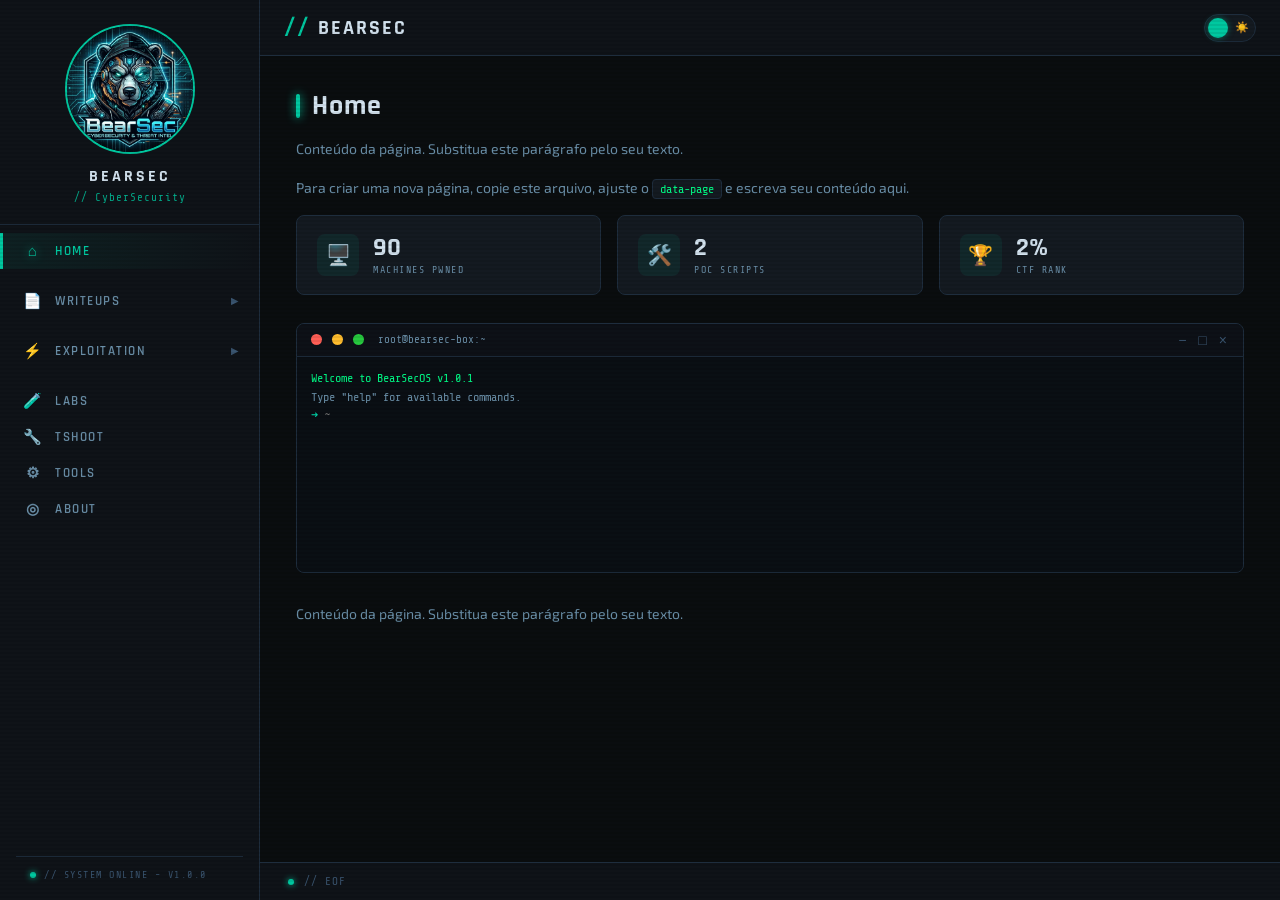
==== commit b22ffd34: "Add files via upload" ====
--- a/index.html
+++ b/index.html
@@ -19,6 +19,30 @@
       <p>Conteúdo da página. Substitua este parágrafo pelo seu texto.</p>
       <p>Para criar uma nova página, copie este arquivo, ajuste o <code>data-page</code> e escreva seu conteúdo aqui.
       </p>
+      <!-- cards de estatisticas -->
+      <div class="stats-row">
+        <div class="stat-card" style="--card-color: var(--accent);">
+          <div class="stat-icon">🖥️</div>
+          <div class="stat-info">
+            <div class="stat-num" id="machines-pwned">90</div>
+            <div class="stat-label">MACHINES PWNED</div>
+          </div>
+        </div>
+        <div class="stat-card" style="--card-color: var(--accent2);">
+          <div class="stat-icon">🛠️</div>
+          <div class="stat-info">
+            <div class="stat-num" id="poc-scripts">2</div>
+            <div class="stat-label">POC SCRIPTS</div>
+          </div>
+        </div>
+        <div class="stat-card" style="--card-color: var(--accent3);">
+          <div class="stat-icon">🏆</div>
+          <div class="stat-info">
+            <div class="stat-num" id="ctf-rank">2%</div>
+            <div class="stat-label">CTF RANK</div>
+          </div>
+        </div>
+      </div>
 
       <!-- Inicio do terminal -->
       <div class="terminal-card">
@@ -45,6 +69,10 @@
       </div>
       <!-- Fim do terminal -->
 
+      <p>Conteúdo da página. Substitua este parágrafo pelo seu texto.</p>
+
+
+
     </main>
     <footer id="site-footer"></footer>
   </div>
--- a/assets/css/style.css
+++ b/assets/css/style.css
@@ -0,0 +1,766 @@
+@import url('variables.css');
+@import url('layout.css');
+@import url('components.css');
+
+/* ==========================================================================
+   LIGHT THEME OVERRIDES (Opcional)
+   ========================================================================== */
+body.light {
+  --bg-deep: #eef2f7;
+  --bg-panel: #ffffff;
+  --bg-card: #f4f7fb;
+  --bg-hover: #e4ecf5;
+  --border: #cdd8e8;
+  --border-lit: #a0b8d4;
+  --text-pri: #1a2535;
+  --text-sec: #4a6380;
+  --text-dim: #8aa4be;
+  --terminal: #007a50;
+}
+
+body.light::after {
+  display: none;
+}
+
+body.light #site-content pre {
+  background: #eef3f8;
+  border-color: var(--border);
+  color: #007a50;
+}
+
+body.light #site-content code {
+  background: #eef3f8;
+  border-color: var(--border);
+  color: #007a50;
+}
+
+body.light #site-content blockquote {
+  background: var(--bg-card);
+  border-left-color: var(--accent);
+  color: var(--text-sec);
+}
+
+body.light .stat-icon {
+  background: rgba(0, 200, 160, 0.12);
+}
+
+/* ==========================================================================
+   ANIMAÇÕES
+   ========================================================================== */
+@keyframes pulseGlow {
+
+  0%,
+  100% {
+    opacity: 0.5;
+  }
+
+  50% {
+    opacity: 1;
+  }
+}
+
+@keyframes blink {
+
+  0%,
+  100% {
+    opacity: 1;
+  }
+
+  50% {
+    opacity: 0.3;
+  }
+}
+
+@keyframes spin {
+  to {
+    transform: rotate(360deg);
+  }
+}
+
+/* ==========================================================================
+   CONTEÚDO PRINCIPAL (#site-content)
+   ========================================================================== */
+#site-content h1 {
+  font-family: var(--font-ui);
+  font-size: 28px;
+  font-weight: 700;
+  color: var(--text-pri);
+  letter-spacing: 1px;
+  margin-bottom: 12px;
+  display: flex;
+  align-items: center;
+  gap: 12px;
+}
+
+#site-content h1::before {
+  content: '';
+  display: block;
+  width: 4px;
+  height: 24px;
+  background: var(--accent);
+  border-radius: 2px;
+  box-shadow: 0 0 10px var(--accent);
+}
+
+#site-content h2 {
+  font-family: var(--font-ui);
+  font-size: 20px;
+  font-weight: 700;
+  color: var(--text-pri);
+  letter-spacing: 1px;
+  margin: 28px 0 12px;
+  display: flex;
+  align-items: center;
+  gap: 10px;
+}
+
+#site-content h2::before {
+  content: '';
+  display: block;
+  width: 3px;
+  height: 16px;
+  background: var(--accent2);
+  border-radius: 2px;
+}
+
+#site-content h3,
+#site-content h4,
+#site-content h5 {
+  font-family: var(--font-ui);
+  font-weight: 600;
+  color: var(--text-sec);
+  letter-spacing: 0.5px;
+  margin: 20px 0 8px;
+}
+
+#site-content p {
+  font-family: var(--font-body);
+  font-size: 14px;
+  line-height: 1.8;
+  color: var(--text-sec);
+  margin-bottom: 14px;
+  max-width: 80ch;
+}
+
+#site-content p b,
+#site-content p strong {
+  color: var(--text-pri);
+  font-weight: 600;
+}
+
+#site-content a {
+  color: var(--accent);
+  text-decoration: none;
+  transition: color 0.2s, text-shadow 0.2s;
+}
+
+#site-content a:hover {
+  color: #ffffff;
+  text-shadow: 0 0 8px var(--accent);
+  text-decoration: underline;
+}
+
+#site-content code {
+  font-family: var(--font-mono);
+  font-size: 12px;
+  background: var(--bg-card);
+  border: 1px solid var(--border);
+  color: var(--terminal);
+  padding: 2px 7px;
+  border-radius: 4px;
+}
+
+#site-content pre {
+  background: #0a0f14;
+  border: 1px solid var(--border);
+  border-radius: 6px;
+  padding: 16px 20px;
+  overflow-x: auto;
+  font-family: var(--font-mono);
+  font-size: 13px;
+  color: var(--terminal);
+  margin: 18px 0;
+  line-height: 1.6;
+}
+
+#site-content pre code {
+  background: none;
+  border: none;
+  padding: 0;
+  color: inherit;
+}
+
+#site-content ul,
+#site-content ol {
+  margin: 12px 0 16px 24px;
+  color: var(--text-sec);
+  font-family: var(--font-body);
+  font-size: 14px;
+  line-height: 1.8;
+}
+
+#site-content li {
+  margin-bottom: 6px;
+}
+
+#site-content li::marker {
+  color: var(--accent);
+}
+
+#site-content hr {
+  border: none;
+  border-top: 1px solid var(--border);
+  margin: 28px 0;
+}
+
+#site-content blockquote {
+  border-left: 3px solid var(--accent);
+  background: var(--bg-card);
+  padding: 14px 18px;
+  margin: 18px 0;
+  border-radius: 0 6px 6px 0;
+  color: var(--text-sec);
+  font-style: italic;
+}
+
+#site-content table {
+  width: 100%;
+  border-collapse: collapse;
+  margin: 20px 0;
+  font-family: var(--font-body);
+  font-size: 13px;
+}
+
+#site-content th {
+  background: var(--bg-panel);
+  color: var(--text-pri);
+  font-family: var(--font-ui);
+  font-weight: 700;
+  letter-spacing: 1px;
+  text-transform: uppercase;
+  text-align: left;
+  padding: 10px 14px;
+  border: 1px solid var(--border);
+}
+
+#site-content td {
+  padding: 10px 14px;
+  border: 1px solid var(--border);
+  color: var(--text-sec);
+  background: var(--bg-card);
+}
+
+/* ==========================================================================
+   COMPONENTES DO BLOG (Cards, Estatísticas, Writeups, etc.)
+   ========================================================================== */
+
+/* Page Header */
+.page-header {
+  margin-bottom: 24px;
+}
+
+.page-title {
+  font-family: var(--font-ui);
+  font-size: 28px;
+  font-weight: 700;
+  color: var(--text-pri);
+  letter-spacing: 1px;
+  display: flex;
+  align-items: center;
+  gap: 10px;
+}
+
+.page-title::before {
+  content: '';
+  display: block;
+  width: 3px;
+  height: 20px;
+  background: var(--accent);
+  border-radius: 2px;
+  box-shadow: 0 0 8px var(--accent);
+}
+
+.page-sub {
+  font-family: var(--font-mono);
+  font-size: 12px;
+  color: var(--text-sec);
+  margin-top: 4px;
+}
+
+/* Stat Cards */
+.stats-row {
+  display: grid;
+  grid-template-columns: repeat(auto-fit, minmax(200px, 1fr));
+  gap: 16px;
+  margin-bottom: 28px;
+}
+
+.stat-card {
+  background: var(--bg-card);
+  border: 1px solid var(--border);
+  border-radius: 8px;
+  padding: 18px 20px;
+  display: flex;
+  align-items: center;
+  gap: 14px;
+  transition: border-color 0.25s, transform 0.2s;
+  cursor: default;
+  position: relative;
+  overflow: hidden;
+}
+
+.stat-card::before {
+  content: '';
+  position: absolute;
+  top: 0;
+  left: 0;
+  right: 0;
+  height: 2px;
+  background: var(--card-color, var(--accent));
+  opacity: 0;
+  transition: opacity 0.25s;
+}
+
+.stat-card:hover {
+  border-color: var(--card-color, var(--accent));
+  transform: translateY(-2px);
+}
+
+.stat-card:hover::before {
+  opacity: 1;
+}
+
+.stat-icon {
+  width: 42px;
+  height: 42px;
+  border-radius: 8px;
+  background: rgba(0, 200, 160, 0.08);
+  display: flex;
+  align-items: center;
+  justify-content: center;
+  font-size: 20px;
+  flex-shrink: 0;
+}
+
+.stat-info {
+  flex: 1;
+}
+
+.stat-num {
+  font-family: var(--font-ui);
+  font-size: 26px;
+  font-weight: 700;
+  color: var(--text-pri);
+  line-height: 1;
+}
+
+.stat-label {
+  font-family: var(--font-mono);
+  font-size: 10px;
+  color: var(--text-sec);
+  letter-spacing: 1.5px;
+  text-transform: uppercase;
+  margin-top: 3px;
+}
+
+/* Layout Helpers */
+.two-col {
+  display: grid;
+  grid-template-columns: 1fr 340px;
+  gap: 20px;
+}
+
+.section-title {
+  font-family: var(--font-ui);
+  font-size: 16px;
+  font-weight: 700;
+  color: var(--text-pri);
+  letter-spacing: 1px;
+  margin-bottom: 14px;
+  display: flex;
+  align-items: center;
+  gap: 10px;
+}
+
+.section-title::before {
+  content: '';
+  display: block;
+  width: 3px;
+  height: 16px;
+  background: var(--accent);
+  border-radius: 2px;
+  box-shadow: 0 0 8px var(--accent);
+}
+
+/* Writeup Cards & List */
+.writeup-list {
+  display: flex;
+  flex-direction: column;
+  gap: 10px;
+}
+
+.writeup-card {
+  background: var(--bg-card);
+  border: 1px solid var(--border);
+  border-radius: 6px;
+  padding: 14px 16px;
+  cursor: pointer;
+  transition: all 0.2s;
+  display: flex;
+  align-items: flex-start;
+  gap: 12px;
+}
+
+.writeup-card:hover {
+  border-color: var(--border-lit);
+  background: var(--bg-hover);
+  transform: translateX(3px);
+}
+
+.writeup-icon {
+  width: 36px;
+  height: 36px;
+  border-radius: 6px;
+  background: rgba(123, 94, 167, 0.12);
+  display: flex;
+  align-items: center;
+  justify-content: center;
+  font-size: 16px;
+  flex-shrink: 0;
+  border: 1px solid rgba(123, 94, 167, 0.2);
+}
+
+.writeup-info {
+  flex: 1;
+  min-width: 0;
+}
+
+.writeup-title {
+  font-family: var(--font-ui);
+  font-size: 14px;
+  font-weight: 600;
+  color: var(--text-pri);
+  letter-spacing: 0.5px;
+}
+
+.writeup-meta {
+  font-family: var(--font-mono);
+  font-size: 10px;
+  color: var(--text-sec);
+  margin-top: 3px;
+  display: flex;
+  gap: 10px;
+}
+
+.writeup-tags {
+  display: flex;
+  gap: 4px;
+  margin-top: 6px;
+  flex-wrap: wrap;
+}
+
+/* Tags */
+.tag {
+  font-family: var(--font-mono);
+  font-size: 9px;
+  padding: 2px 7px;
+  border-radius: 3px;
+  background: rgba(0, 200, 160, 0.08);
+  color: var(--accent);
+  border: 1px solid rgba(0, 200, 160, 0.15);
+  text-transform: uppercase;
+  letter-spacing: 0.5px;
+}
+
+.tag.red {
+  background: rgba(224, 92, 92, 0.08);
+  color: var(--red);
+  border-color: rgba(224, 92, 92, 0.15);
+}
+
+.tag.purple {
+  background: rgba(155, 111, 212, 0.08);
+  color: var(--purple);
+  border-color: rgba(155, 111, 212, 0.15);
+}
+
+.tag.gold {
+  background: rgba(200, 168, 50, 0.08);
+  color: var(--gold);
+  border-color: rgba(200, 168, 50, 0.15);
+}
+
+/* Difficulty Badges */
+.writeup-diff {
+  font-family: var(--font-mono);
+  font-size: 10px;
+  padding: 2px 8px;
+  border-radius: 3px;
+  border: 1px solid;
+  flex-shrink: 0;
+  align-self: center;
+}
+
+.diff-easy {
+  color: var(--green);
+  border-color: rgba(0, 200, 160, 0.3);
+}
+
+.diff-med {
+  color: var(--gold);
+  border-color: rgba(200, 168, 50, 0.3);
+}
+
+.diff-hard {
+  color: var(--red);
+  border-color: rgba(224, 92, 92, 0.3);
+}
+
+/* Widgets */
+.widget {
+  background: var(--bg-card);
+  border: 1px solid var(--border);
+  border-radius: 8px;
+  padding: 16px;
+  margin-bottom: 16px;
+}
+
+.widget-title {
+  font-family: var(--font-ui);
+  font-size: 12px;
+  font-weight: 700;
+  letter-spacing: 1.5px;
+  text-transform: uppercase;
+  color: var(--text-sec);
+  margin-bottom: 12px;
+  display: flex;
+  align-items: center;
+  gap: 8px;
+}
+
+.widget-title-icon {
+  color: var(--accent);
+}
+
+/* Progress Bars */
+.progress-item {
+  margin-bottom: 10px;
+}
+
+.prog-header {
+  display: flex;
+  justify-content: space-between;
+  font-family: var(--font-mono);
+  font-size: 11px;
+  color: var(--text-sec);
+  margin-bottom: 4px;
+}
+
+.prog-bar {
+  height: 4px;
+  background: var(--bg-deep);
+  border-radius: 2px;
+  overflow: hidden;
+}
+
+.prog-fill {
+  height: 100%;
+  border-radius: 2px;
+  transition: width 0.8s ease;
+}
+
+/* Tool & Lab Grids */
+.placeholder-msg {
+  display: flex;
+  flex-direction: column;
+  align-items: center;
+  justify-content: center;
+  min-height: 300px;
+  border: 1px dashed var(--border-lit);
+  border-radius: 8px;
+  color: var(--text-dim);
+  font-family: var(--font-mono);
+  font-size: 13px;
+  text-align: center;
+  gap: 12px;
+}
+
+.placeholder-msg .big-icon {
+  font-size: 42px;
+  opacity: 0.4;
+}
+
+.tool-grid {
+  display: grid;
+  grid-template-columns: repeat(auto-fill, minmax(200px, 1fr));
+  gap: 14px;
+}
+
+.tool-card {
+  background: var(--bg-card);
+  border: 1px solid var(--border);
+  border-radius: 8px;
+  padding: 16px;
+  cursor: pointer;
+  transition: all 0.2s;
+  text-align: center;
+}
+
+.tool-card:hover {
+  border-color: var(--accent);
+  transform: translateY(-2px);
+}
+
+.tool-card .t-icon {
+  font-size: 28px;
+  margin-bottom: 8px;
+}
+
+.tool-card .t-name {
+  font-family: var(--font-ui);
+  font-size: 13px;
+  font-weight: 600;
+  color: var(--text-pri);
+}
+
+.tool-card .t-desc {
+  font-size: 11px;
+  color: var(--text-sec);
+  margin-top: 4px;
+}
+
+.lab-grid {
+  display: grid;
+  grid-template-columns: repeat(auto-fill, minmax(260px, 1fr));
+  gap: 16px;
+}
+
+.lab-card {
+  background: var(--bg-card);
+  border: 1px solid var(--border);
+  border-radius: 8px;
+  overflow: hidden;
+  cursor: pointer;
+  transition: all 0.25s;
+}
+
+.lab-card:hover {
+  border-color: var(--border-lit);
+  transform: translateY(-3px);
+  box-shadow: 0 8px 24px rgba(0, 0, 0, 0.4);
+}
+
+.lab-header {
+  height: 80px;
+  display: flex;
+  align-items: center;
+  justify-content: center;
+  font-size: 32px;
+  position: relative;
+}
+
+.lab-header::after {
+  content: '';
+  position: absolute;
+  inset: 0;
+  background: linear-gradient(180deg, transparent 40%, var(--bg-card));
+}
+
+.lab-body {
+  padding: 14px;
+}
+
+.lab-name {
+  font-family: var(--font-ui);
+  font-size: 15px;
+  font-weight: 600;
+  color: var(--text-pri);
+}
+
+.lab-meta {
+  font-family: var(--font-mono);
+  font-size: 10px;
+  color: var(--text-sec);
+  margin-top: 4px;
+}
+
+.lab-footer {
+  display: flex;
+  justify-content: space-between;
+  align-items: center;
+  margin-top: 10px;
+}
+
+/* Filter Bar */
+.filter-bar {
+  display: flex;
+  gap: 8px;
+  flex-wrap: wrap;
+  margin-bottom: 20px;
+}
+
+.filter-btn {
+  background: var(--bg-card);
+  border: 1px solid var(--border);
+  color: var(--text-sec);
+  font-family: var(--font-mono);
+  font-size: 11px;
+  letter-spacing: 1px;
+  padding: 5px 14px;
+  border-radius: 4px;
+  cursor: pointer;
+  transition: all 0.2s;
+  text-transform: uppercase;
+}
+
+.filter-btn:hover {
+  border-color: var(--border-lit);
+  color: var(--text-pri);
+}
+
+.filter-btn.active {
+  border-color: var(--accent);
+  color: var(--accent);
+  background: rgba(0, 200, 160, 0.07);
+}
+
+/* Avatar Ring (utilizado no avatar e About — diferente do sidebar-logo) */
+.avatar-ring {
+  width: 80px;
+  height: 80px;
+  border-radius: 50%;
+  border: 2px solid var(--accent);
+  box-shadow: 0 0 18px rgba(0, 200, 160, 0.3), inset 0 0 18px rgba(0, 200, 160, 0.06);
+  display: flex;
+  align-items: center;
+  justify-content: center;
+  margin-bottom: 12px;
+  position: relative;
+  overflow: hidden;
+  background: var(--bg-card);
+}
+
+.avatar-ring::before {
+  content: '';
+  position: absolute;
+  inset: 0;
+  background: radial-gradient(circle at 40% 40%, rgba(0, 200, 160, 0.2), transparent 70%);
+  animation: pulseGlow 3s ease-in-out infinite;
+}
+
+/* Loading Spinner */
+.page-loading {
+  display: flex;
+  align-items: center;
+  justify-content: center;
+  min-height: 300px;
+}
+
+.loading-spinner {
+  width: 32px;
+  height: 32px;
+  border-radius: 50%;
+  border: 3px solid var(--border);
+  border-top-color: var(--accent);
+  animation: spin 0.7s linear infinite;
+}
--- a/assets/css/cli.css
+++ b/assets/css/cli.css
@@ -0,0 +1,165 @@
+/* ─────────────────────────────────────────
+   TERMINAL (compacto com scroll)
+───────────────────────────────────────── */
+
+.terminal-card {
+    background: var(--bg-card);
+    border: 1px solid var(--border);
+    border-radius: 8px;
+    overflow: hidden;
+    margin-bottom: 28px;
+
+    /* Novo layout flex-column + altura máxima fixa */
+    display: flex;
+    flex-direction: column;
+    height: 250px;
+    /* controla o espaço ocupado */
+}
+
+.terminal-bar {
+    background: #0d1117;
+    padding: 8px 14px;
+    display: flex;
+    align-items: center;
+    gap: 10px;
+    border-bottom: 1px solid var(--border);
+}
+
+.t-dot {
+    width: 11px;
+    height: 11px;
+    border-radius: 50%;
+}
+
+.t-dot.red {
+    background: #ff5f56;
+}
+
+.t-dot.yellow {
+    background: #ffbd2e;
+}
+
+.t-dot.green {
+    background: #27c93f;
+}
+
+.t-title {
+    font-family: var(--font-mono);
+    font-size: 11px;
+    color: var(--text-sec);
+    margin-left: 4px;
+}
+
+.t-controls {
+    margin-left: auto;
+    display: flex;
+    gap: 8px;
+}
+
+.t-btn {
+    background: none;
+    border: none;
+    color: var(--text-dim);
+    cursor: pointer;
+    font-size: 14px;
+    padding: 0 2px;
+    transition: color .2s;
+}
+
+.t-btn:hover {
+    color: var(--text-pri);
+}
+
+.terminal-body {
+    background: #0a0f14;
+    padding: 12px 14px 6px;
+    font-family: var(--font-mono);
+    font-size: 12px;
+
+    /* Scroll interno */
+    overflow-y: auto;
+    flex: 1 1 auto;
+    min-height: 0;
+    scrollbar-width: thin;
+    scrollbar-color: var(--border) transparent;
+
+    /* Estilo webkit */
+    &::-webkit-scrollbar {
+        width: 6px;
+    }
+
+    &::-webkit-scrollbar-thumb {
+        background: var(--border);
+        border-radius: 4px;
+    }
+
+    &::-webkit-scrollbar-track {
+        background: transparent;
+    }
+}
+
+/* Linhas de saída */
+.t-line {
+    color: var(--terminal);
+    line-height: 1.6;
+    white-space: pre-wrap;
+    word-break: break-word;
+}
+
+.t-line.dim {
+    color: var(--text-sec);
+}
+
+.t-line.err {
+    color: var(--red);
+}
+
+.t-line.warn {
+    color: var(--gold);
+}
+
+.t-prompt {
+    display: flex;
+    align-items: center;
+    gap: 6px;
+    margin-top: auto;
+    /* empurra para a parte inferior */
+    flex-shrink: 0;
+    /* nunca encolhe */
+}
+
+.t-arrow {
+    color: var(--accent);
+}
+
+#term-input {
+    background: none;
+    border: none;
+    outline: none;
+    color: var(--terminal);
+    font-family: var(--font-mono);
+    font-size: 13px;
+    caret-color: var(--terminal);
+    flex: 1;
+}
+
+/* Modo claro */
+body.light .terminal-body {
+    background: #f0f4f8;
+}
+
+body.light #term-input {
+    color: var(--terminal);
+}
+
+body.light .t-line {
+    color: #007a50;
+}
+
+body.light .t-line.dim {
+    color: var(--text-sec);
+}
+
+body.light .t-line.err {
+    color: var(--red);
+}
